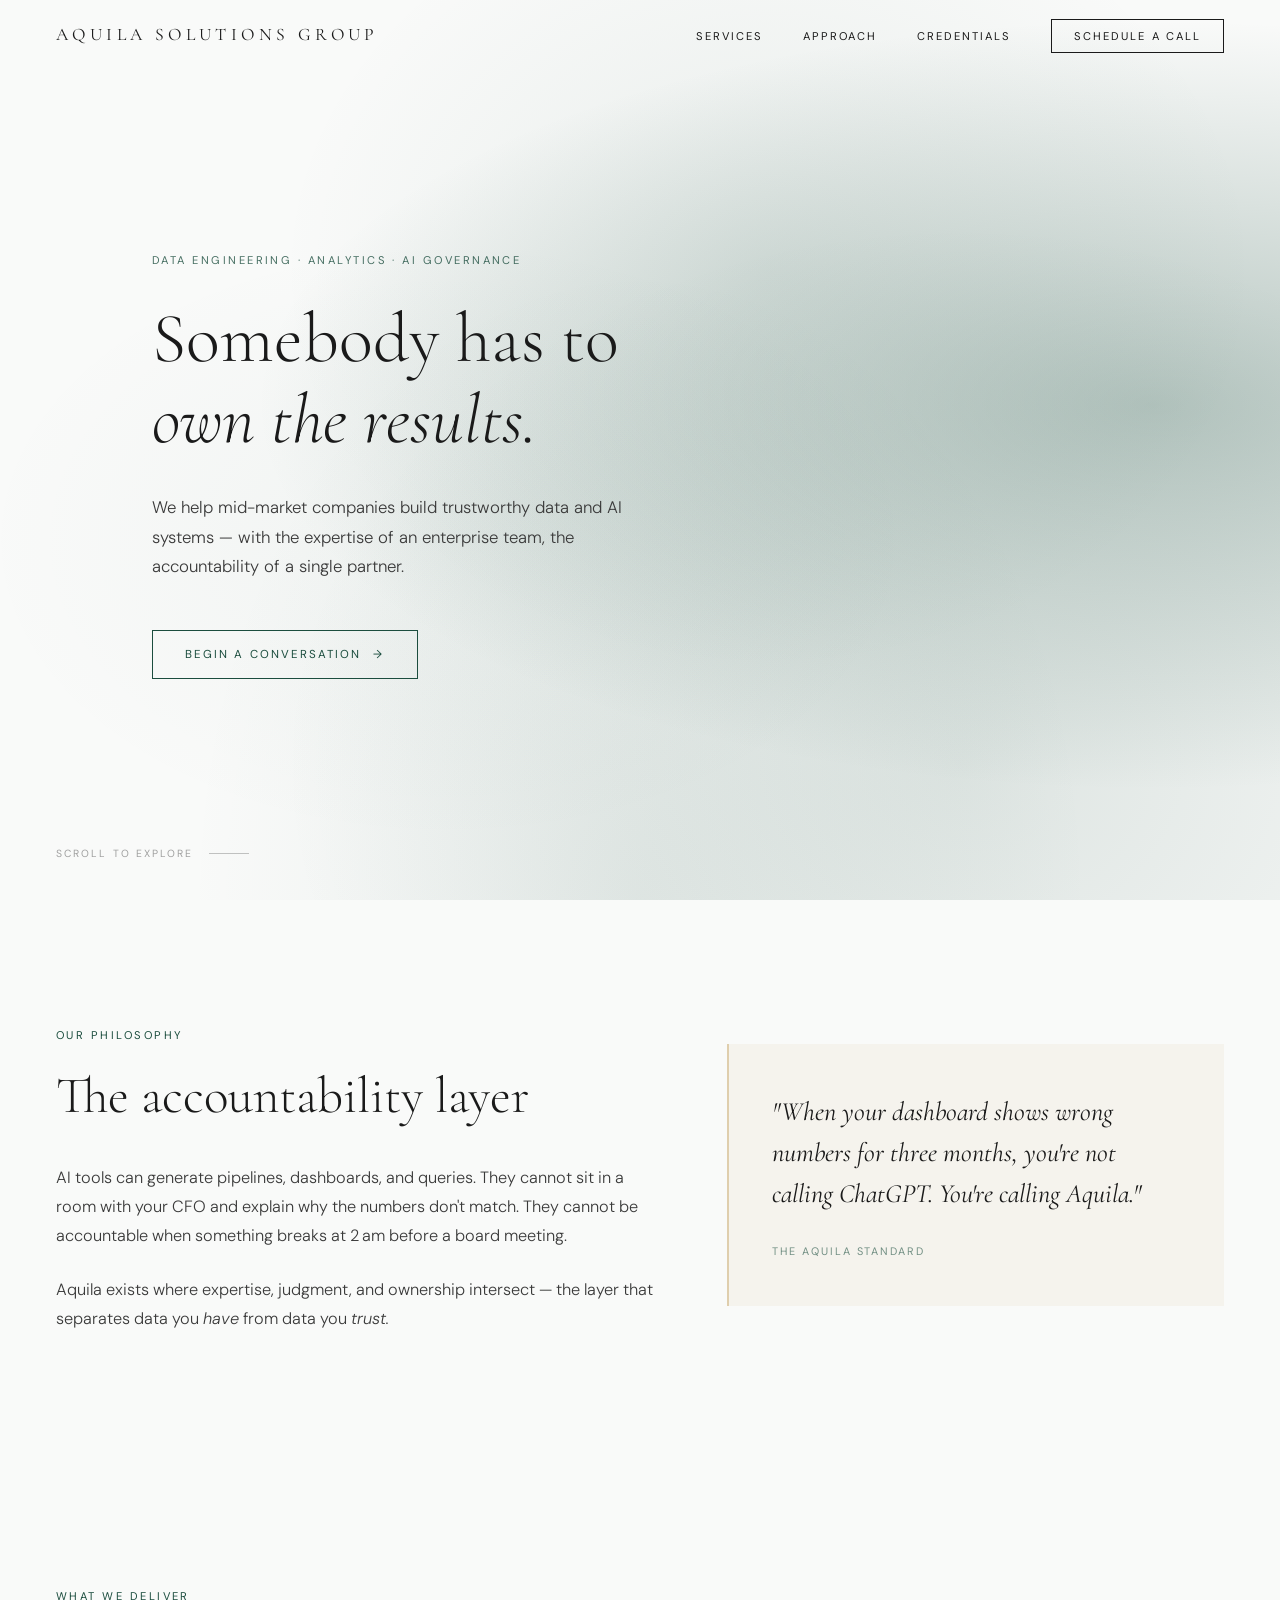
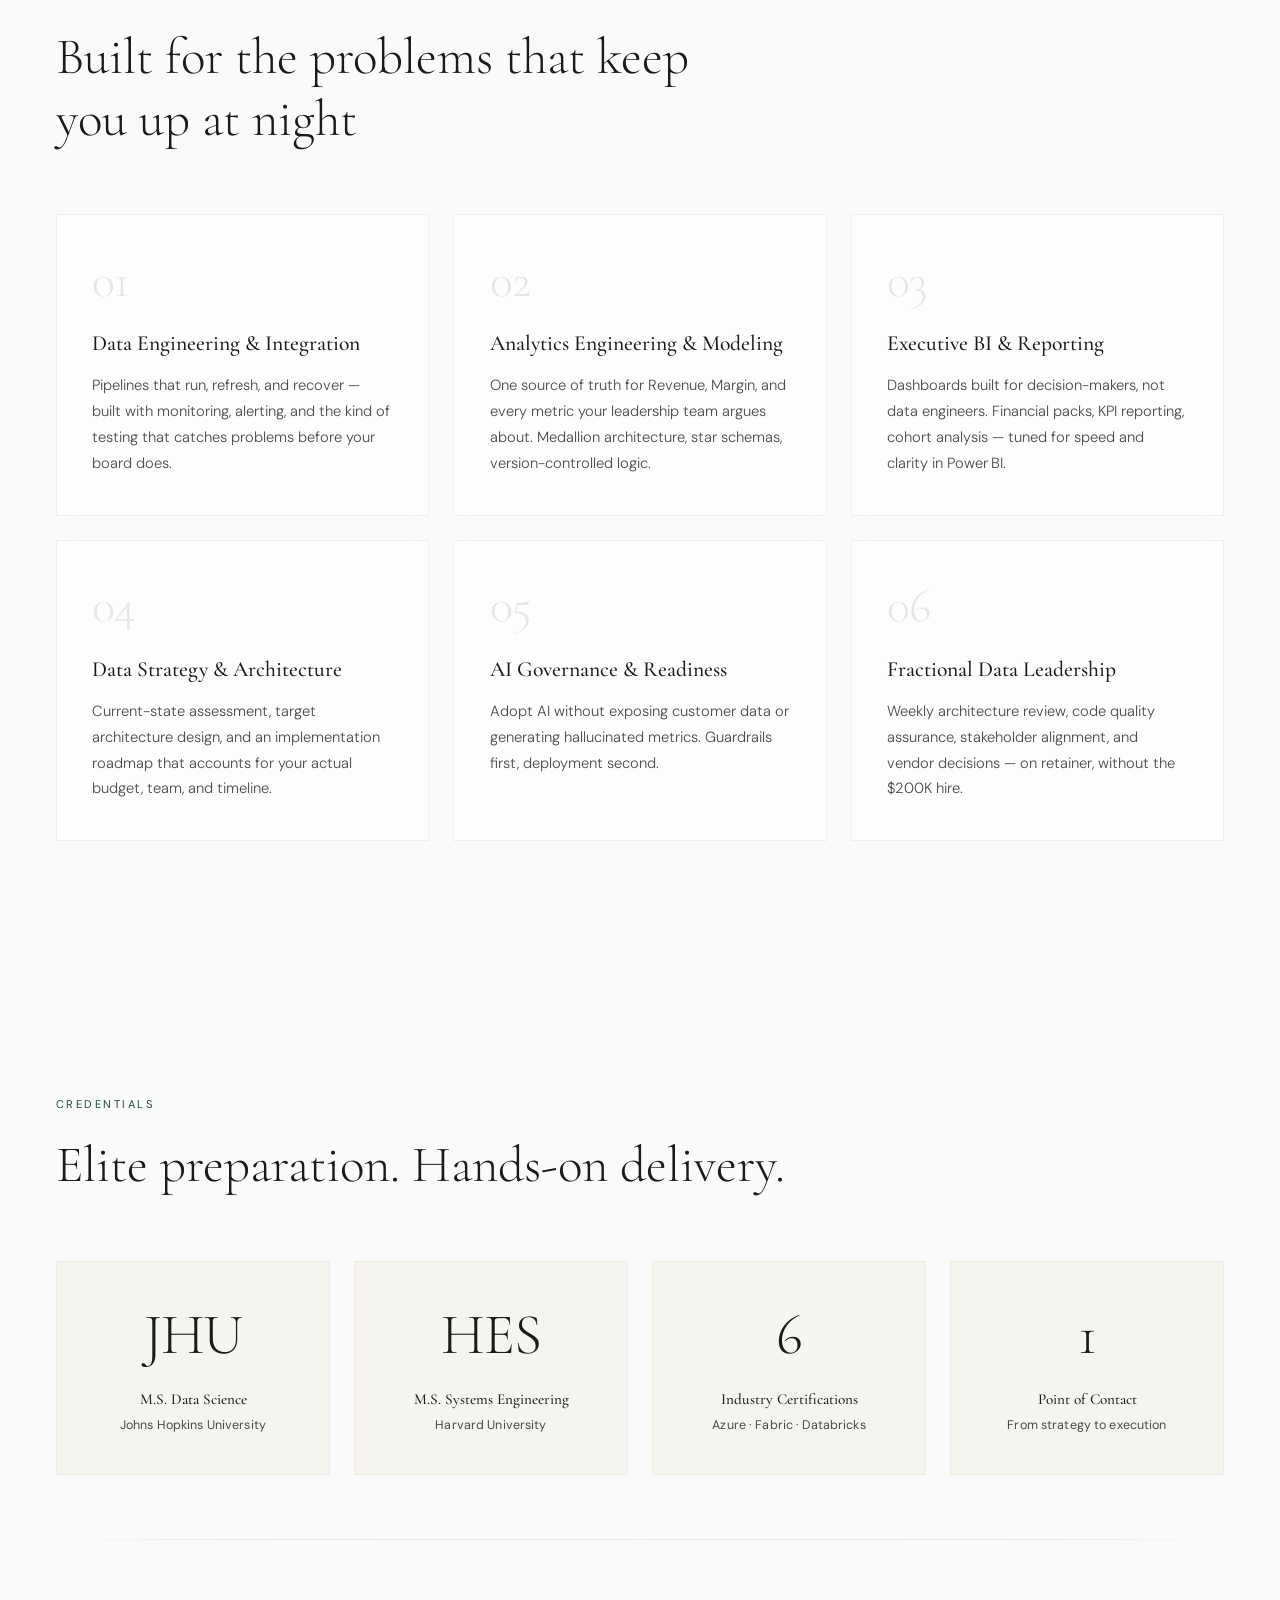
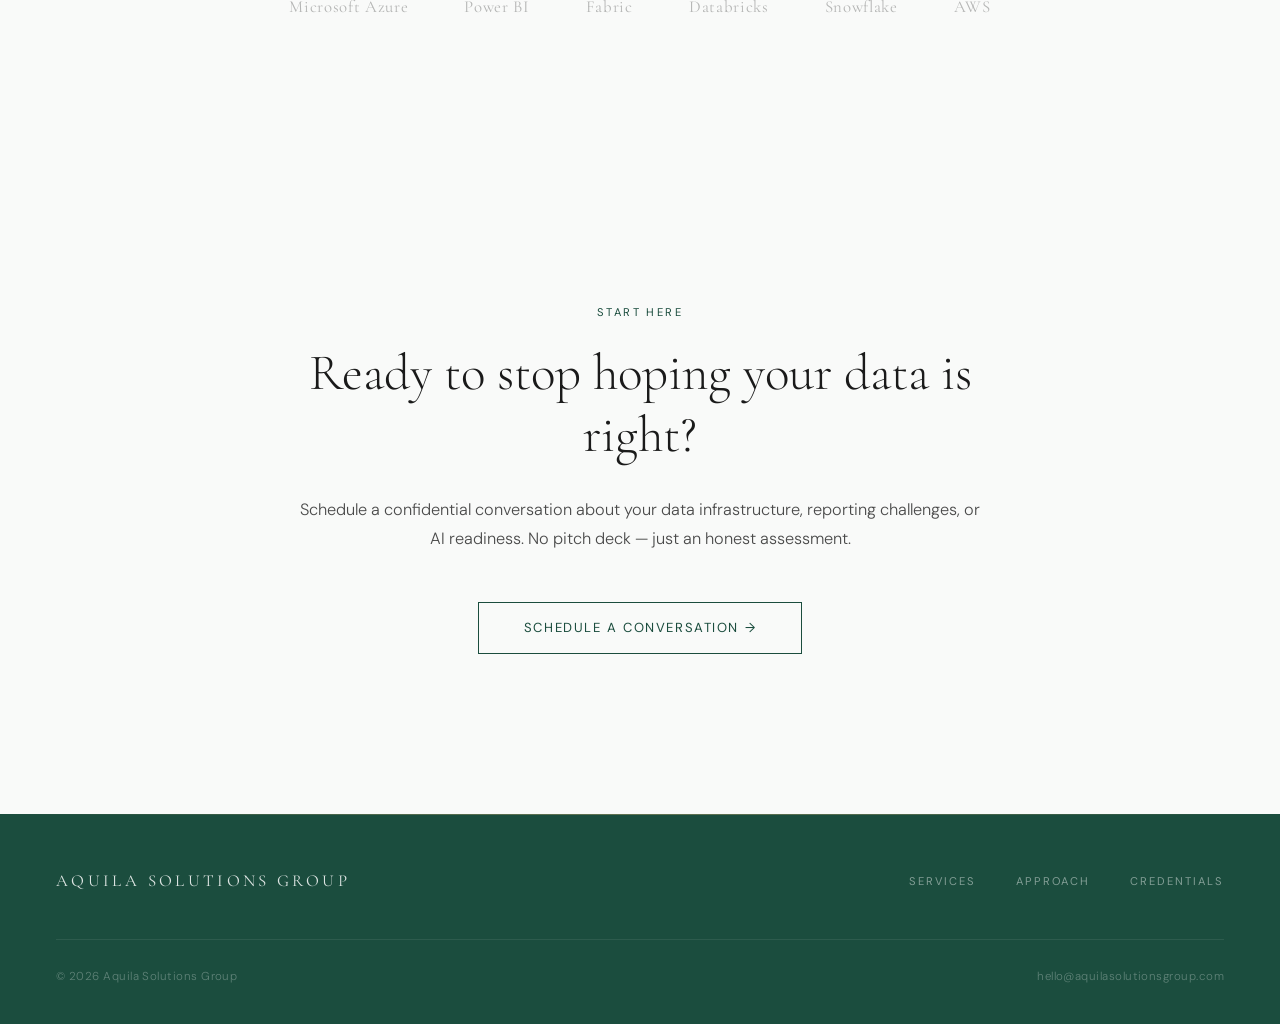
==== index.html @ 0f72ffaa "Add files via upload" ====
<!DOCTYPE html>
<html lang="en">
<head>
    <meta charset="UTF-8">
    <meta name="viewport" content="width=device-width, initial-scale=1.0">
    <title>Aquila Solutions Group — Data Engineering, Analytics & AI Governance</title>
    <meta name="description" content="Aquila Solutions Group helps mid-market companies build trustworthy data and AI systems — with the expertise of an enterprise team, the accountability of a single partner.">
    <meta name="keywords" content="data engineering, analytics, AI governance, data strategy, Power BI, Azure, Databricks, fractional data leadership">

    <!-- Open Graph / Social Sharing -->
    <meta property="og:type" content="website">
    <meta property="og:title" content="Aquila Solutions Group — Somebody has to own the results.">
    <meta property="og:description" content="Enterprise-grade data engineering, analytics, and AI governance for mid-market companies. The accountability layer between data you have and data you trust.">
    <meta property="og:url" content="https://aquilasolutionsgroup.com">
    <meta property="og:site_name" content="Aquila Solutions Group">
    <meta name="twitter:card" content="summary_large_image">
    <meta name="twitter:title" content="Aquila Solutions Group — Somebody has to own the results.">
    <meta name="twitter:description" content="Enterprise-grade data engineering, analytics, and AI governance for mid-market companies.">

    <!-- Favicon -->
    <link rel="icon" type="image/png" href="favicon-eagle-gold.png">

    <!-- Fonts -->
    <link rel="preconnect" href="https://fonts.googleapis.com">
    <link rel="preconnect" href="https://fonts.gstatic.com" crossorigin>
    <link href="https://fonts.googleapis.com/css2?family=Cormorant+Garamond:ital,wght@0,300;0,400;0,500;0,600;0,700;1,300;1,400&family=DM+Sans:wght@300;400;500;600&display=swap" rel="stylesheet">

    <style>
        /* ═══════════════════════════════════════
           DESIGN TOKENS
           ═══════════════════════════════════════ */
        :root {
            --forest: #1B4D3E;
            --forest-deep: #0F2E25;
            --sage-wash: #E8EDE9;
            --gold: #C9A96E;
            --gold-accent: #B8A88A;
            --stone: #C9C5BC;
            --cream: #F0EDE8;
            --text-dark: #1a1a1a;
        }

        /* ═══════════════════════════════════════
           RESET & BASE
           ═══════════════════════════════════════ */
        *, *::before, *::after {
            margin: 0;
            padding: 0;
            box-sizing: border-box;
        }

        html {
            scroll-behavior: smooth;
        }

        body {
            font-family: 'DM Sans', sans-serif;
            font-weight: 300;
            background:
                radial-gradient(ellipse at 90% 45%, rgba(27, 77, 62, 0.30) 0%, transparent 55%),
                radial-gradient(ellipse at 75% 85%, rgba(27, 77, 62, 0.12) 0%, transparent 50%),
                radial-gradient(ellipse at 60% 30%, rgba(27, 77, 62, 0.08) 0%, transparent 45%),
                radial-gradient(ellipse at 35% 60%, rgba(27, 77, 62, 0.04) 0%, transparent 40%),
                radial-gradient(ellipse at 50% 100%, rgba(27, 77, 62, 0.07) 0%, transparent 50%),
                #F9FAF9;
            background-attachment: fixed;
            color: var(--text-dark);
            overflow-x: hidden;
            -webkit-font-smoothing: antialiased;
            -moz-osx-font-smoothing: grayscale;
        }

        /* ═══════════════════════════════════════
           SCROLL-REVEAL ANIMATION
           ═══════════════════════════════════════ */
        .reveal {
            opacity: 0;
            transform: translateY(28px);
            transition: opacity 0.8s cubic-bezier(0.22, 1, 0.36, 1),
                        transform 0.8s cubic-bezier(0.22, 1, 0.36, 1);
        }

        .reveal.visible {
            opacity: 1;
            transform: translateY(0);
        }

        .reveal-delay-1 { transition-delay: 0.1s; }
        .reveal-delay-2 { transition-delay: 0.2s; }
        .reveal-delay-3 { transition-delay: 0.3s; }
        .reveal-delay-4 { transition-delay: 0.4s; }
        .reveal-delay-5 { transition-delay: 0.5s; }

        /* ═══════════════════════════════════════
           SHARED TYPOGRAPHY PATTERNS
           ═══════════════════════════════════════ */
        .section-eyebrow {
            font-family: 'DM Sans', sans-serif;
            font-weight: 400;
            font-size: 0.7rem;
            letter-spacing: 0.22em;
            text-transform: uppercase;
            color: var(--forest);
            margin-bottom: 1.5rem;
            opacity: 0.8;
        }

        .section-heading {
            font-family: 'Cormorant Garamond', serif;
            font-weight: 300;
            font-size: clamp(2.2rem, 4vw, 3.2rem);
            line-height: 1.2;
            color: var(--text-dark);
            margin-bottom: 2.2rem;
        }

        /* ═══════════════════════════════════════
           NAVIGATION
           ═══════════════════════════════════════ */
        .nav {
            position: fixed;
            top: 0;
            left: 0;
            width: 100%;
            z-index: 1000;
            padding: 1.5rem 3.5rem;
            display: flex;
            align-items: center;
            justify-content: space-between;
            transition: background-color 0.6s ease, backdrop-filter 0.6s ease, padding 0.4s ease;
        }

        .nav.scrolled {
            background-color: rgba(27, 77, 62, 0.97);
            backdrop-filter: blur(12px);
            -webkit-backdrop-filter: blur(12px);
            padding: 1rem 3.5rem;
        }

        .nav-brand {
            font-family: 'Cormorant Garamond', serif;
            font-weight: 400;
            font-size: 1.1rem;
            letter-spacing: 0.25em;
            text-transform: uppercase;
            color: var(--text-dark);
            text-decoration: none;
            transition: color 0.6s ease;
        }

        .nav.scrolled .nav-brand {
            color: #ffffff;
        }

        .nav-links {
            display: flex;
            align-items: center;
            gap: 2.5rem;
            list-style: none;
        }

        .nav-links a {
            font-family: 'DM Sans', sans-serif;
            font-weight: 400;
            font-size: 0.7rem;
            letter-spacing: 0.18em;
            text-transform: uppercase;
            color: var(--text-dark);
            text-decoration: none;
            transition: color 0.6s ease, opacity 0.3s ease;
        }

        .nav-links a:hover {
            opacity: 0.6;
        }

        .nav.scrolled .nav-links a {
            color: rgba(255, 255, 255, 0.85);
        }

        .nav.scrolled .nav-links a:hover {
            color: #ffffff;
            opacity: 1;
        }

        .nav-links .nav-cta {
            border: 1px solid var(--text-dark);
            padding: 0.55rem 1.4rem;
            transition: border-color 0.6s ease, color 0.6s ease;
        }

        .nav.scrolled .nav-links .nav-cta {
            border-color: rgba(255, 255, 255, 0.6);
            color: #ffffff;
        }

        .nav.scrolled .nav-links .nav-cta:hover {
            border-color: #ffffff;
        }

        /* ═══════════════════════════════════════
           HERO
           ═══════════════════════════════════════ */
        .hero {
            position: relative;
            min-height: 100vh;
            display: flex;
            align-items: center;
            padding: 0 3.5rem;
            overflow: hidden;
        }

        .hero-content {
            position: relative;
            z-index: 2;
            max-width: 580px;
            padding-top: 2rem;
            padding-left: 6rem;
        }

        .hero-eyebrow {
            font-family: 'DM Sans', sans-serif;
            font-weight: 400;
            font-size: 0.7rem;
            letter-spacing: 0.22em;
            text-transform: uppercase;
            color: var(--forest);
            margin-bottom: 2rem;
            opacity: 0.8;
        }

        .hero-headline {
            font-family: 'Cormorant Garamond', serif;
            font-weight: 300;
            font-size: clamp(3rem, 5.5vw, 4.5rem);
            line-height: 1.15;
            color: var(--text-dark);
            margin-bottom: 2rem;
        }

        .hero-headline em {
            font-style: italic;
            font-weight: 300;
        }

        .hero-body {
            font-family: 'DM Sans', sans-serif;
            font-weight: 300;
            font-size: 1.05rem;
            line-height: 1.75;
            color: #3a3a3a;
            max-width: 480px;
            margin-bottom: 3rem;
        }

        .hero-cta {
            display: inline-flex;
            align-items: center;
            gap: 0.75rem;
            font-family: 'DM Sans', sans-serif;
            font-weight: 400;
            font-size: 0.72rem;
            letter-spacing: 0.18em;
            text-transform: uppercase;
            color: var(--forest);
            text-decoration: none;
            border: 1px solid var(--forest);
            padding: 1rem 2rem;
            transition: background-color 0.3s ease, color 0.3s ease;
        }

        .hero-cta:hover {
            background-color: var(--forest);
            color: #ffffff;
        }

        .hero-cta .arrow {
            transition: transform 0.3s ease;
        }

        .hero-cta:hover .arrow {
            transform: translateX(4px);
        }

        /* ─── EAGLE WATERMARK (CSS Mask) ─── */
        .hero-eagle {
            position: absolute;
            top: 50%;
            right: -5%;
            transform: translateY(-50%);
            width: 55%;
            height: 80%;
            background-color: var(--forest);
            opacity: 0.22;
            -webkit-mask-image: url('eagletransparent.png');
            mask-image: url('eagletransparent.png');
            -webkit-mask-size: contain;
            mask-size: contain;
            -webkit-mask-repeat: no-repeat;
            mask-repeat: no-repeat;
            -webkit-mask-position: center right;
            mask-position: center right;
            z-index: 1;
            pointer-events: none;
        }

        /* ─── SCROLL INDICATOR ─── */
        .scroll-indicator {
            position: absolute;
            bottom: 2.5rem;
            left: 3.5rem;
            display: flex;
            align-items: center;
            gap: 1rem;
            z-index: 2;
        }

        .scroll-text {
            font-family: 'DM Sans', sans-serif;
            font-weight: 400;
            font-size: 0.65rem;
            letter-spacing: 0.2em;
            text-transform: uppercase;
            color: var(--text-dark);
            opacity: 0.4;
        }

        .scroll-line {
            width: 40px;
            height: 1px;
            background-color: var(--text-dark);
            opacity: 0.25;
            position: relative;
            overflow: hidden;
        }

        .scroll-line::after {
            content: '';
            position: absolute;
            top: 0;
            left: -100%;
            width: 100%;
            height: 100%;
            background-color: var(--forest);
            opacity: 0.8;
            animation: scrollPulse 2.4s ease-in-out infinite;
        }

        @keyframes scrollPulse {
            0% { left: -100%; }
            50% { left: 0%; }
            100% { left: 100%; }
        }

        /* ═══════════════════════════════════════
           PHILOSOPHY / APPROACH
           ═══════════════════════════════════════ */
        .philosophy {
            padding: 8rem 3.5rem;
            position: relative;
        }

        .philosophy-grid {
            display: grid;
            grid-template-columns: 1.1fr 0.9fr;
            gap: 4rem;
            align-items: start;
            max-width: 1200px;
            margin: 0 auto;
        }

        .philosophy-heading {
            font-family: 'Cormorant Garamond', serif;
            font-weight: 300;
            font-size: clamp(2.2rem, 4vw, 3.2rem);
            line-height: 1.2;
            color: var(--text-dark);
            margin-bottom: 2.2rem;
        }

        .philosophy-body p {
            font-family: 'DM Sans', sans-serif;
            font-weight: 300;
            font-size: 1.02rem;
            line-height: 1.8;
            color: #3a3a3a;
            margin-bottom: 1.5rem;
        }

        .philosophy-body p:last-child {
            margin-bottom: 0;
        }

        .philosophy-quote {
            background-color: rgba(201, 169, 110, 0.09);
            padding: 3rem 2.8rem;
            position: relative;
            margin-top: 1rem;
        }

        .philosophy-quote::before {
            content: '';
            position: absolute;
            top: 0;
            left: 0;
            width: 2px;
            height: 100%;
            background-color: var(--gold);
            opacity: 0.5;
        }

        .philosophy-quote blockquote {
            font-family: 'Cormorant Garamond', serif;
            font-weight: 400;
            font-style: italic;
            font-size: clamp(1.3rem, 2.2vw, 1.65rem);
            line-height: 1.55;
            color: var(--text-dark);
            margin: 0;
        }

        .philosophy-quote .quote-attribution {
            display: block;
            margin-top: 1.8rem;
            font-family: 'DM Sans', sans-serif;
            font-weight: 400;
            font-size: 0.68rem;
            letter-spacing: 0.18em;
            text-transform: uppercase;
            color: var(--forest);
            opacity: 0.6;
        }

        /* ═══════════════════════════════════════
           SERVICES
           ═══════════════════════════════════════ */
        .services {
            padding: 8rem 3.5rem;
            position: relative;
        }

        .services-inner {
            max-width: 1200px;
            margin: 0 auto;
        }

        .services-heading {
            font-family: 'Cormorant Garamond', serif;
            font-weight: 300;
            font-size: clamp(2.2rem, 4vw, 3.2rem);
            line-height: 1.2;
            color: var(--text-dark);
            margin-bottom: 4rem;
            max-width: 650px;
        }

        .services-grid {
            display: grid;
            grid-template-columns: repeat(3, 1fr);
            gap: 1.5rem;
        }

        .service-card {
            background: rgba(255, 255, 255, 0.6);
            backdrop-filter: blur(8px);
            -webkit-backdrop-filter: blur(8px);
            border: 1px solid rgba(27, 77, 62, 0.07);
            padding: 2.6rem 2.2rem 2.4rem;
            position: relative;
            transition: border-color 0.4s ease, box-shadow 0.4s ease, transform 0.4s ease;
        }

        .service-card:hover {
            border-color: rgba(201, 169, 110, 0.3);
            box-shadow: 0 8px 40px rgba(27, 77, 62, 0.06);
            transform: translateY(-2px);
        }

        .service-card::after {
            content: '';
            position: absolute;
            top: 0;
            left: 0;
            width: 100%;
            height: 2px;
            background: linear-gradient(90deg, var(--gold), rgba(201, 169, 110, 0.2));
            transform: scaleX(0);
            transform-origin: left;
            transition: transform 0.5s cubic-bezier(0.22, 1, 0.36, 1);
        }

        .service-card:hover::after {
            transform: scaleX(1);
        }

        .service-card-number {
            font-family: 'Cormorant Garamond', serif;
            font-weight: 300;
            font-size: 3rem;
            line-height: 1;
            color: var(--forest);
            opacity: 0.12;
            margin-bottom: 1.6rem;
            letter-spacing: -0.02em;
        }

        .service-card-title {
            font-family: 'Cormorant Garamond', serif;
            font-weight: 500;
            font-size: 1.35rem;
            line-height: 1.25;
            color: var(--text-dark);
            margin-bottom: 1rem;
        }

        .service-card-desc {
            font-family: 'DM Sans', sans-serif;
            font-weight: 300;
            font-size: 0.92rem;
            line-height: 1.75;
            color: #4a4a4a;
        }

        /* ═══════════════════════════════════════
           CREDENTIALS
           ═══════════════════════════════════════ */
        .credentials {
            padding: 8rem 3.5rem;
            position: relative;
        }

        .credentials-inner {
            max-width: 1200px;
            margin: 0 auto;
        }

        .credentials-heading {
            font-family: 'Cormorant Garamond', serif;
            font-weight: 300;
            font-size: clamp(2.2rem, 4vw, 3.2rem);
            line-height: 1.2;
            color: var(--text-dark);
            margin-bottom: 4rem;
        }

        .credentials-stats {
            display: grid;
            grid-template-columns: repeat(4, 1fr);
            gap: 1.5rem;
            margin-bottom: 4rem;
        }

        .stat-card {
            background: rgba(201, 169, 110, 0.07);
            border: 1px solid rgba(201, 169, 110, 0.12);
            padding: 2.8rem 2rem 2.4rem;
            text-align: center;
            position: relative;
            transition: border-color 0.4s ease, background-color 0.4s ease;
        }

        .stat-card:hover {
            border-color: rgba(201, 169, 110, 0.28);
            background: rgba(201, 169, 110, 0.10);
        }

        .stat-value {
            font-family: 'Cormorant Garamond', serif;
            font-weight: 300;
            font-size: clamp(2.8rem, 4.5vw, 3.8rem);
            line-height: 1;
            color: var(--text-dark);
            margin-bottom: 1.4rem;
            letter-spacing: -0.02em;
        }

        .stat-label {
            font-family: 'DM Sans', sans-serif;
            font-weight: 400;
            font-size: 0.78rem;
            line-height: 1.6;
            color: #4a4a4a;
            letter-spacing: 0.01em;
        }

        .stat-label strong {
            display: block;
            font-family: 'Cormorant Garamond', serif;
            font-weight: 500;
            font-size: 0.95rem;
            color: var(--text-dark);
            margin-bottom: 0.3rem;
            letter-spacing: 0;
        }

        .credentials-divider {
            width: 100%;
            height: 1px;
            background: linear-gradient(
                90deg,
                transparent 0%,
                rgba(27, 77, 62, 0.12) 20%,
                rgba(201, 169, 110, 0.2) 50%,
                rgba(27, 77, 62, 0.12) 80%,
                transparent 100%
            );
            margin-bottom: 3.5rem;
        }

        .credentials-platforms {
            display: flex;
            justify-content: center;
            align-items: center;
            gap: 3.5rem;
            flex-wrap: wrap;
        }

        .platform-name {
            font-family: 'Cormorant Garamond', serif;
            font-weight: 400;
            font-size: 1.05rem;
            letter-spacing: 0.04em;
            color: var(--text-dark);
            opacity: 0.3;
            transition: opacity 0.4s ease;
            white-space: nowrap;
        }

        .platform-name:hover {
            opacity: 0.55;
        }

        /* ═══════════════════════════════════════
           CTA
           ═══════════════════════════════════════ */
        .cta {
            padding: 10rem 3.5rem;
            position: relative;
            text-align: center;
        }

        .cta-inner {
            max-width: 680px;
            margin: 0 auto;
        }

        .cta-heading {
            font-family: 'Cormorant Garamond', serif;
            font-weight: 300;
            font-size: clamp(2.2rem, 4vw, 3.2rem);
            line-height: 1.2;
            color: var(--text-dark);
            margin-bottom: 1.8rem;
        }

        .cta-body {
            font-family: 'DM Sans', sans-serif;
            font-weight: 300;
            font-size: 1.02rem;
            line-height: 1.8;
            color: #4a4a4a;
            margin-bottom: 3rem;
        }

        .cta-button {
            display: inline-block;
            font-family: 'DM Sans', sans-serif;
            font-weight: 400;
            font-size: 0.82rem;
            letter-spacing: 0.12em;
            text-transform: uppercase;
            color: var(--forest);
            text-decoration: none;
            border: 1px solid var(--forest);
            padding: 1.05rem 2.8rem;
            transition: background-color 0.4s ease, color 0.4s ease, border-color 0.4s ease;
            position: relative;
        }

        .cta-button:hover {
            background: var(--forest);
            color: #fff;
            border-color: var(--forest);
        }

        .cta-button::after {
            content: '';
            position: absolute;
            bottom: -1px;
            left: 50%;
            transform: translateX(-50%);
            width: 0;
            height: 1px;
            background: var(--gold);
            transition: width 0.4s ease;
        }

        .cta-button:hover::after {
            width: 60%;
        }

        /* ═══════════════════════════════════════
           FOOTER
           ═══════════════════════════════════════ */
        .site-footer {
            background: var(--forest);
            padding: 3.5rem 3.5rem 2.5rem;
            position: relative;
        }

        .site-footer::before {
            content: '';
            position: absolute;
            top: 0;
            left: 0;
            right: 0;
            height: 1px;
            background: linear-gradient(
                90deg,
                transparent 0%,
                rgba(201, 169, 110, 0.3) 30%,
                rgba(201, 169, 110, 0.4) 50%,
                rgba(201, 169, 110, 0.3) 70%,
                transparent 100%
            );
        }

        .footer-inner {
            max-width: 1200px;
            margin: 0 auto;
        }

        .footer-top {
            display: flex;
            justify-content: space-between;
            align-items: center;
            margin-bottom: 3rem;
        }

        .footer-brand {
            font-family: 'Cormorant Garamond', serif;
            font-weight: 400;
            font-size: 1.05rem;
            letter-spacing: 0.2em;
            text-transform: uppercase;
            color: rgba(255, 255, 255, 0.85);
        }

        .footer-nav {
            display: flex;
            gap: 2.5rem;
        }

        .footer-nav a {
            font-family: 'DM Sans', sans-serif;
            font-weight: 400;
            font-size: 0.7rem;
            letter-spacing: 0.18em;
            text-transform: uppercase;
            color: rgba(255, 255, 255, 0.45);
            text-decoration: none;
            transition: color 0.3s ease;
        }

        .footer-nav a:hover {
            color: rgba(255, 255, 255, 0.8);
        }

        .footer-divider {
            width: 100%;
            height: 1px;
            background: rgba(255, 255, 255, 0.08);
            margin-bottom: 1.8rem;
        }

        .footer-bottom {
            display: flex;
            justify-content: space-between;
            align-items: center;
        }

        .footer-copyright {
            font-family: 'DM Sans', sans-serif;
            font-weight: 300;
            font-size: 0.72rem;
            letter-spacing: 0.04em;
            color: rgba(255, 255, 255, 0.3);
        }

        .footer-email {
            font-family: 'DM Sans', sans-serif;
            font-weight: 300;
            font-size: 0.72rem;
            letter-spacing: 0.04em;
            color: rgba(255, 255, 255, 0.3);
            text-decoration: none;
            transition: color 0.3s ease;
        }

        .footer-email:hover {
            color: rgba(201, 169, 110, 0.7);
        }

        /* ═══════════════════════════════════════
           MOBILE NAV
           ═══════════════════════════════════════ */
        .nav-toggle {
            display: none;
            flex-direction: column;
            gap: 5px;
            cursor: pointer;
            padding: 4px;
            z-index: 1001;
        }

        .nav-toggle span {
            width: 24px;
            height: 1.5px;
            background-color: var(--text-dark);
            transition: background-color 0.6s ease, transform 0.3s ease;
        }

        .nav.scrolled .nav-toggle span {
            background-color: #ffffff;
        }

        .nav-overlay {
            display: none;
            position: fixed;
            inset: 0;
            background: rgba(0, 0, 0, 0.3);
            z-index: 999;
        }

        .nav-overlay.active {
            display: block;
        }

        /* ═══════════════════════════════════════
           RESPONSIVE — TABLET (≤1024px)
           ═══════════════════════════════════════ */
        @media (max-width: 1024px) {
            .services-grid {
                grid-template-columns: repeat(2, 1fr);
            }

            .credentials-stats {
                grid-template-columns: repeat(2, 1fr);
            }

            .credentials-platforms {
                gap: 2.5rem;
            }
        }

        /* ═══════════════════════════════════════
           RESPONSIVE — SMALL TABLET (≤900px)
           ═══════════════════════════════════════ */
        @media (max-width: 900px) {
            .nav {
                padding: 1.2rem 2rem;
            }

            .nav.scrolled {
                padding: 1rem 2rem;
            }

            .nav-toggle {
                display: flex;
            }

            .nav-links {
                position: fixed;
                top: 0;
                right: -100%;
                width: 75%;
                max-width: 320px;
                height: 100vh;
                background-color: var(--forest);
                flex-direction: column;
                justify-content: center;
                align-items: flex-start;
                padding: 3rem;
                gap: 2rem;
                transition: right 0.4s ease;
            }

            .nav-links.open {
                right: 0;
            }

            .nav-links a {
                color: rgba(255, 255, 255, 0.85);
                font-size: 0.8rem;
            }

            .nav-links a:hover {
                color: #ffffff;
                opacity: 1;
            }

            .nav-links .nav-cta {
                border-color: rgba(255, 255, 255, 0.5);
                color: #ffffff;
            }

            .hero {
                padding: 0 2rem;
            }

            .hero-content {
                padding-top: 6rem;
                padding-left: 0;
                max-width: 100%;
            }

            .hero-eagle {
                width: 80%;
                opacity: 0.18;
                right: -15%;
            }

            .scroll-indicator {
                left: 2rem;
            }

            /* Sections */
            .philosophy {
                padding: 6rem 2rem;
            }

            .philosophy-grid {
                grid-template-columns: 1fr;
                gap: 3rem;
            }

            .philosophy-quote {
                margin-top: 0;
            }

            .services {
                padding: 6rem 2rem;
            }

            .services-heading {
                margin-bottom: 3rem;
            }

            .credentials {
                padding: 6rem 2rem;
            }

            .credentials-heading {
                margin-bottom: 3rem;
            }

            .credentials-stats {
                margin-bottom: 3rem;
            }

            .cta {
                padding: 7rem 2rem;
            }

            .site-footer {
                padding: 3rem 2rem 2rem;
            }

            .footer-top {
                flex-direction: column;
                gap: 1.8rem;
                text-align: center;
                margin-bottom: 2.5rem;
            }

            .footer-nav {
                gap: 2rem;
            }
        }

        /* ═══════════════════════════════════════
           RESPONSIVE — MOBILE (≤600px)
           ═══════════════════════════════════════ */
        @media (max-width: 600px) {
            .nav {
                padding: 1rem 1.5rem;
            }

            .nav-brand {
                font-size: 0.85rem;
                letter-spacing: 0.18em;
            }

            .hero {
                padding: 0 1.5rem;
                min-height: 100svh;
            }

            .hero-headline {
                font-size: 2.5rem;
            }

            .hero-body {
                font-size: 0.95rem;
            }

            .hero-eagle {
                width: 100%;
                right: -25%;
                opacity: 0.12;
            }

            .scroll-indicator {
                left: 1.5rem;
                bottom: 2rem;
            }

            /* Sections */
            .philosophy {
                padding: 5rem 1.5rem;
            }

            .philosophy-quote {
                padding: 2.2rem 2rem;
            }

            .services {
                padding: 5rem 1.5rem;
            }

            .services-grid {
                grid-template-columns: 1fr;
                gap: 1.2rem;
            }

            .service-card {
                padding: 2.2rem 1.8rem 2rem;
            }

            .service-card-number {
                font-size: 2.4rem;
                margin-bottom: 1.2rem;
            }

            .credentials {
                padding: 5rem 1.5rem;
            }

            .credentials-stats {
                grid-template-columns: 1fr;
                gap: 1.2rem;
            }

            .stat-card {
                padding: 2.2rem 1.8rem 2rem;
            }

            .stat-value {
                font-size: 2.8rem;
                margin-bottom: 1rem;
            }

            .credentials-platforms {
                gap: 1.8rem 2.5rem;
            }

            .platform-name {
                font-size: 0.95rem;
            }

            .cta {
                padding: 5.5rem 1.5rem;
            }

            .cta-body {
                font-size: 0.95rem;
                margin-bottom: 2.5rem;
            }

            .cta-button {
                padding: 0.95rem 2.2rem;
                font-size: 0.78rem;
            }

            .site-footer {
                padding: 2.5rem 1.5rem 1.8rem;
            }

            .footer-nav {
                flex-wrap: wrap;
                justify-content: center;
                gap: 1.2rem 2rem;
            }

            .footer-bottom {
                flex-direction: column;
                gap: 0.8rem;
                text-align: center;
            }
        }
    </style>
</head>
<body>

    <!-- ═══════════════════════════════════════
         NAVIGATION
         ═══════════════════════════════════════ -->
    <nav class="nav" id="mainNav">
        <a href="#" class="nav-brand">Aquila Solutions Group</a>
        <ul class="nav-links" id="navLinks">
            <li><a href="#services">Services</a></li>
            <li><a href="#approach">Approach</a></li>
            <li><a href="#credentials">Credentials</a></li>
            <li><a href="#contact" class="nav-cta">Schedule a Call</a></li>
        </ul>
        <div class="nav-toggle" id="navToggle" aria-label="Toggle menu">
            <span></span>
            <span></span>
            <span></span>
        </div>
    </nav>
    <div class="nav-overlay" id="navOverlay"></div>

    <!-- ═══════════════════════════════════════
         HERO
         ═══════════════════════════════════════ -->
    <section class="hero">
        <div class="hero-eagle"></div>
        <div class="hero-content">
            <p class="hero-eyebrow">Data Engineering · Analytics · AI Governance</p>
            <h1 class="hero-headline">Somebody has to<br><em>own the results.</em></h1>
            <p class="hero-body">We help mid-market companies build trustworthy data and AI systems — with the expertise of an enterprise team, the accountability of a single partner.</p>
            <a href="mailto:hello@aquilasolutionsgroup.com" class="hero-cta">
                Begin a Conversation <span class="arrow">→</span>
            </a>
        </div>
        <div class="scroll-indicator">
            <span class="scroll-text">Scroll to explore</span>
            <div class="scroll-line"></div>
        </div>
    </section>

    <!-- ═══════════════════════════════════════
         PHILOSOPHY / APPROACH
         ═══════════════════════════════════════ -->
    <section class="philosophy" id="approach">
        <div class="philosophy-grid">
            <div class="philosophy-text">
                <p class="section-eyebrow reveal">Our Philosophy</p>
                <h2 class="philosophy-heading reveal reveal-delay-1">The accountability layer</h2>
                <div class="philosophy-body">
                    <p class="reveal reveal-delay-2">AI tools can generate pipelines, dashboards, and queries. They cannot sit in a room with your CFO and explain why the numbers don't match. They cannot be accountable when something breaks at 2&thinsp;am before a board meeting.</p>
                    <p class="reveal reveal-delay-3">Aquila exists where expertise, judgment, and ownership intersect — the layer that separates data you <em>have</em> from data you <em>trust.</em></p>
                </div>
            </div>
            <div class="philosophy-quote reveal reveal-delay-2">
                <blockquote>
                    "When your dashboard shows wrong numbers for three months, you're not calling ChatGPT. You're calling Aquila."
                </blockquote>
                <span class="quote-attribution">The Aquila Standard</span>
            </div>
        </div>
    </section>

    <!-- ═══════════════════════════════════════
         SERVICES
         ═══════════════════════════════════════ -->
    <section class="services" id="services">
        <div class="services-inner">
            <p class="section-eyebrow reveal">What We Deliver</p>
            <h2 class="services-heading reveal reveal-delay-1">Built for the problems that keep you up at night</h2>

            <div class="services-grid">
                <div class="service-card reveal reveal-delay-1">
                    <div class="service-card-number">01</div>
                    <h3 class="service-card-title">Data Engineering &amp; Integration</h3>
                    <p class="service-card-desc">Pipelines that run, refresh, and recover — built with monitoring, alerting, and the kind of testing that catches problems before your board does.</p>
                </div>

                <div class="service-card reveal reveal-delay-2">
                    <div class="service-card-number">02</div>
                    <h3 class="service-card-title">Analytics Engineering &amp; Modeling</h3>
                    <p class="service-card-desc">One source of truth for Revenue, Margin, and every metric your leadership team argues about. Medallion architecture, star schemas, version-controlled logic.</p>
                </div>

                <div class="service-card reveal reveal-delay-3">
                    <div class="service-card-number">03</div>
                    <h3 class="service-card-title">Executive BI &amp; Reporting</h3>
                    <p class="service-card-desc">Dashboards built for decision-makers, not data engineers. Financial packs, KPI reporting, cohort analysis — tuned for speed and clarity in Power&thinsp;BI.</p>
                </div>

                <div class="service-card reveal reveal-delay-1">
                    <div class="service-card-number">04</div>
                    <h3 class="service-card-title">Data Strategy &amp; Architecture</h3>
                    <p class="service-card-desc">Current-state assessment, target architecture design, and an implementation roadmap that accounts for your actual budget, team, and timeline.</p>
                </div>

                <div class="service-card reveal reveal-delay-2">
                    <div class="service-card-number">05</div>
                    <h3 class="service-card-title">AI Governance &amp; Readiness</h3>
                    <p class="service-card-desc">Adopt AI without exposing customer data or generating hallucinated metrics. Guardrails first, deployment second.</p>
                </div>

                <div class="service-card reveal reveal-delay-3">
                    <div class="service-card-number">06</div>
                    <h3 class="service-card-title">Fractional Data Leadership</h3>
                    <p class="service-card-desc">Weekly architecture review, code quality assurance, stakeholder alignment, and vendor decisions — on retainer, without the $200K hire.</p>
                </div>
            </div>
        </div>
    </section>

    <!-- ═══════════════════════════════════════
         CREDENTIALS
         ═══════════════════════════════════════ -->
    <section class="credentials" id="credentials">
        <div class="credentials-inner">
            <p class="section-eyebrow reveal">Credentials</p>
            <h2 class="credentials-heading reveal reveal-delay-1">Elite preparation. Hands-on delivery.</h2>

            <div class="credentials-stats">
                <div class="stat-card reveal reveal-delay-1">
                    <div class="stat-value">JHU</div>
                    <div class="stat-label">
                        <strong>M.S. Data Science</strong>
                        Johns Hopkins University
                    </div>
                </div>

                <div class="stat-card reveal reveal-delay-2">
                    <div class="stat-value">HES</div>
                    <div class="stat-label">
                        <strong>M.S. Systems Engineering</strong>
                        Harvard University
                    </div>
                </div>

                <div class="stat-card reveal reveal-delay-3">
                    <div class="stat-value">6</div>
                    <div class="stat-label">
                        <strong>Industry Certifications</strong>
                        Azure · Fabric · Databricks
                    </div>
                </div>

                <div class="stat-card reveal reveal-delay-4">
                    <div class="stat-value">1</div>
                    <div class="stat-label">
                        <strong>Point of Contact</strong>
                        From strategy to execution
                    </div>
                </div>
            </div>

            <div class="credentials-divider reveal"></div>

            <div class="credentials-platforms reveal">
                <span class="platform-name">Microsoft Azure</span>
                <span class="platform-name">Power BI</span>
                <span class="platform-name">Fabric</span>
                <span class="platform-name">Databricks</span>
                <span class="platform-name">Snowflake</span>
                <span class="platform-name">AWS</span>
            </div>
        </div>
    </section>

    <!-- ═══════════════════════════════════════
         CTA
         ═══════════════════════════════════════ -->
    <section class="cta" id="contact">
        <div class="cta-inner">
            <p class="section-eyebrow reveal">Start Here</p>
            <h2 class="cta-heading reveal reveal-delay-1">Ready to stop hoping your data is right?</h2>
            <p class="cta-body reveal reveal-delay-2">Schedule a confidential conversation about your data infrastructure, reporting challenges, or AI readiness. No pitch deck — just an honest assessment.</p>
            <a href="mailto:hello@aquilasolutionsgroup.com" class="cta-button reveal reveal-delay-3">Schedule a Conversation →</a>
        </div>
    </section>

    <!-- ═══════════════════════════════════════
         FOOTER
         ═══════════════════════════════════════ -->
    <footer class="site-footer">
        <div class="footer-inner">
            <div class="footer-top">
                <div class="footer-brand">Aquila Solutions Group</div>
                <nav class="footer-nav">
                    <a href="#services">Services</a>
                    <a href="#approach">Approach</a>
                    <a href="#credentials">Credentials</a>
                </nav>
            </div>
            <div class="footer-divider"></div>
            <div class="footer-bottom">
                <span class="footer-copyright">© 2026 Aquila Solutions Group</span>
                <a href="mailto:hello@aquilasolutionsgroup.com" class="footer-email">hello@aquilasolutionsgroup.com</a>
            </div>
        </div>
    </footer>

    <!-- ═══════════════════════════════════════
         SCRIPTS
         ═══════════════════════════════════════ -->
    <script>
        // ─── NAV SCROLL TRANSITION ───
        const nav = document.getElementById('mainNav');

        function updateNav() {
            if (window.scrollY > 40) {
                nav.classList.add('scrolled');
            } else {
                nav.classList.remove('scrolled');
            }
        }

        window.addEventListener('scroll', updateNav, { passive: true });
        updateNav();

        // ─── MOBILE NAV ───
        const navToggle = document.getElementById('navToggle');
        const navLinks = document.getElementById('navLinks');
        const navOverlay = document.getElementById('navOverlay');

        navToggle.addEventListener('click', () => {
            navLinks.classList.toggle('open');
            navOverlay.classList.toggle('active');
        });

        navOverlay.addEventListener('click', () => {
            navLinks.classList.remove('open');
            navOverlay.classList.remove('active');
        });

        navLinks.querySelectorAll('a').forEach(link => {
            link.addEventListener('click', () => {
                navLinks.classList.remove('open');
                navOverlay.classList.remove('active');
            });
        });

        // ─── SCROLL-REVEAL (IntersectionObserver) ───
        const revealElements = document.querySelectorAll('.reveal');

        const revealObserver = new IntersectionObserver((entries) => {
            entries.forEach(entry => {
                if (entry.isIntersecting) {
                    entry.target.classList.add('visible');
                    revealObserver.unobserve(entry.target);
                }
            });
        }, {
            threshold: 0.15,
            rootMargin: '0px 0px -40px 0px'
        });

        revealElements.forEach(el => revealObserver.observe(el));

        // ─── FADE OUT SCROLL INDICATOR ───
        const scrollIndicator = document.querySelector('.scroll-indicator');
        if (scrollIndicator) {
            window.addEventListener('scroll', () => {
                const opacity = Math.max(0, 1 - (window.scrollY / 300));
                scrollIndicator.style.opacity = opacity;
            }, { passive: true });
        }
    </script>

</body>
</html>
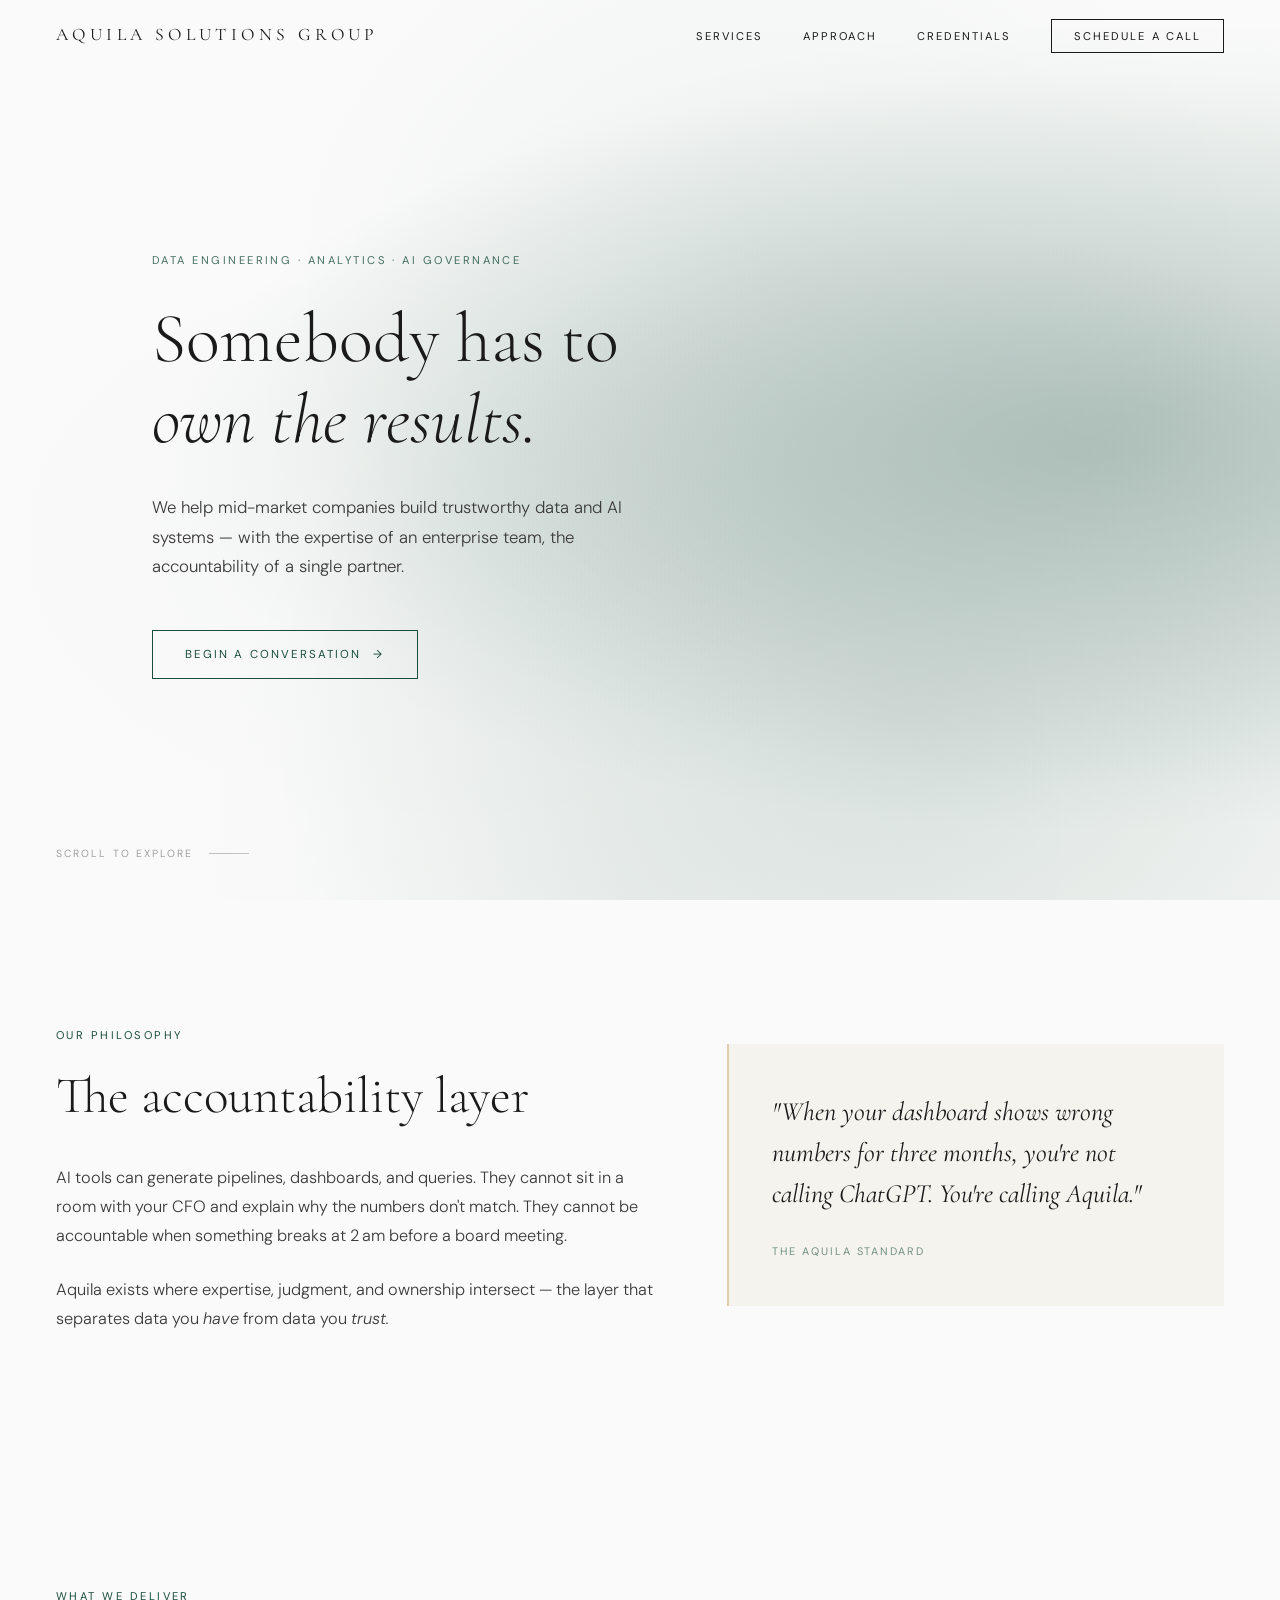
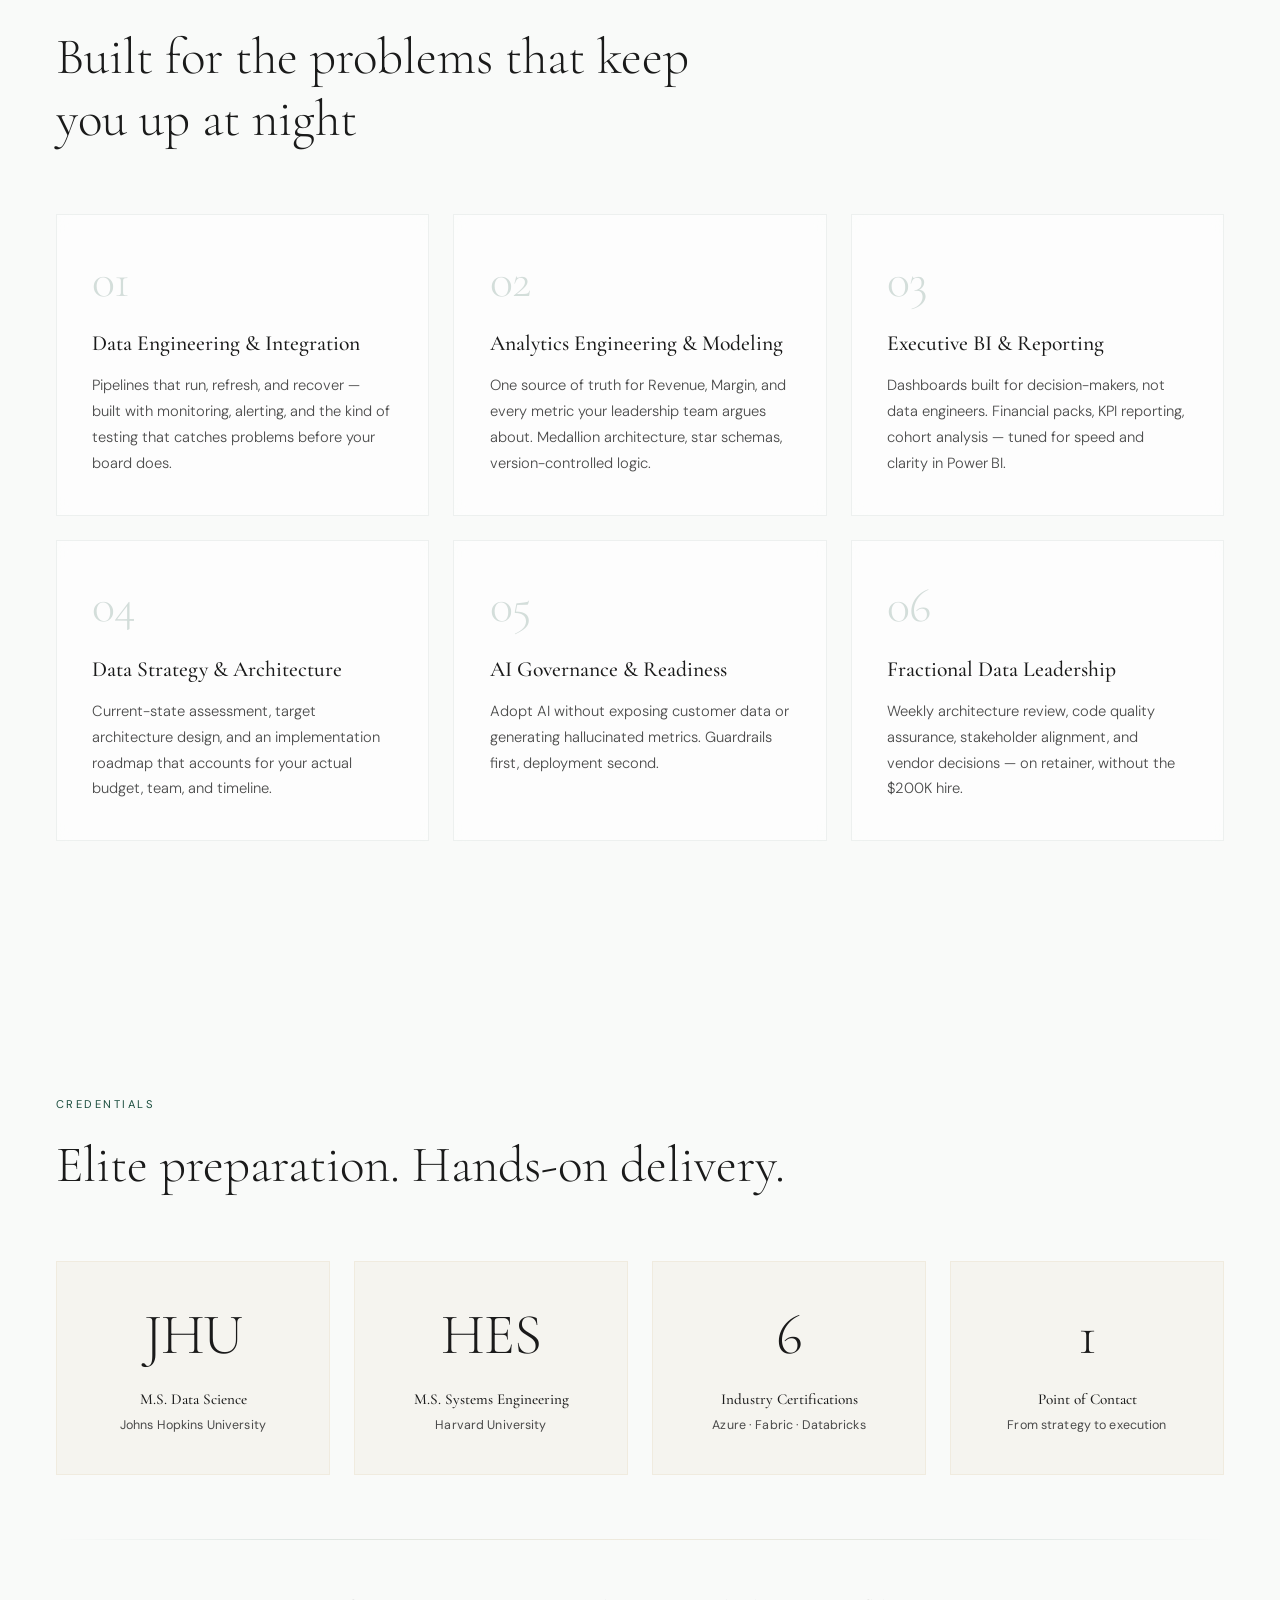
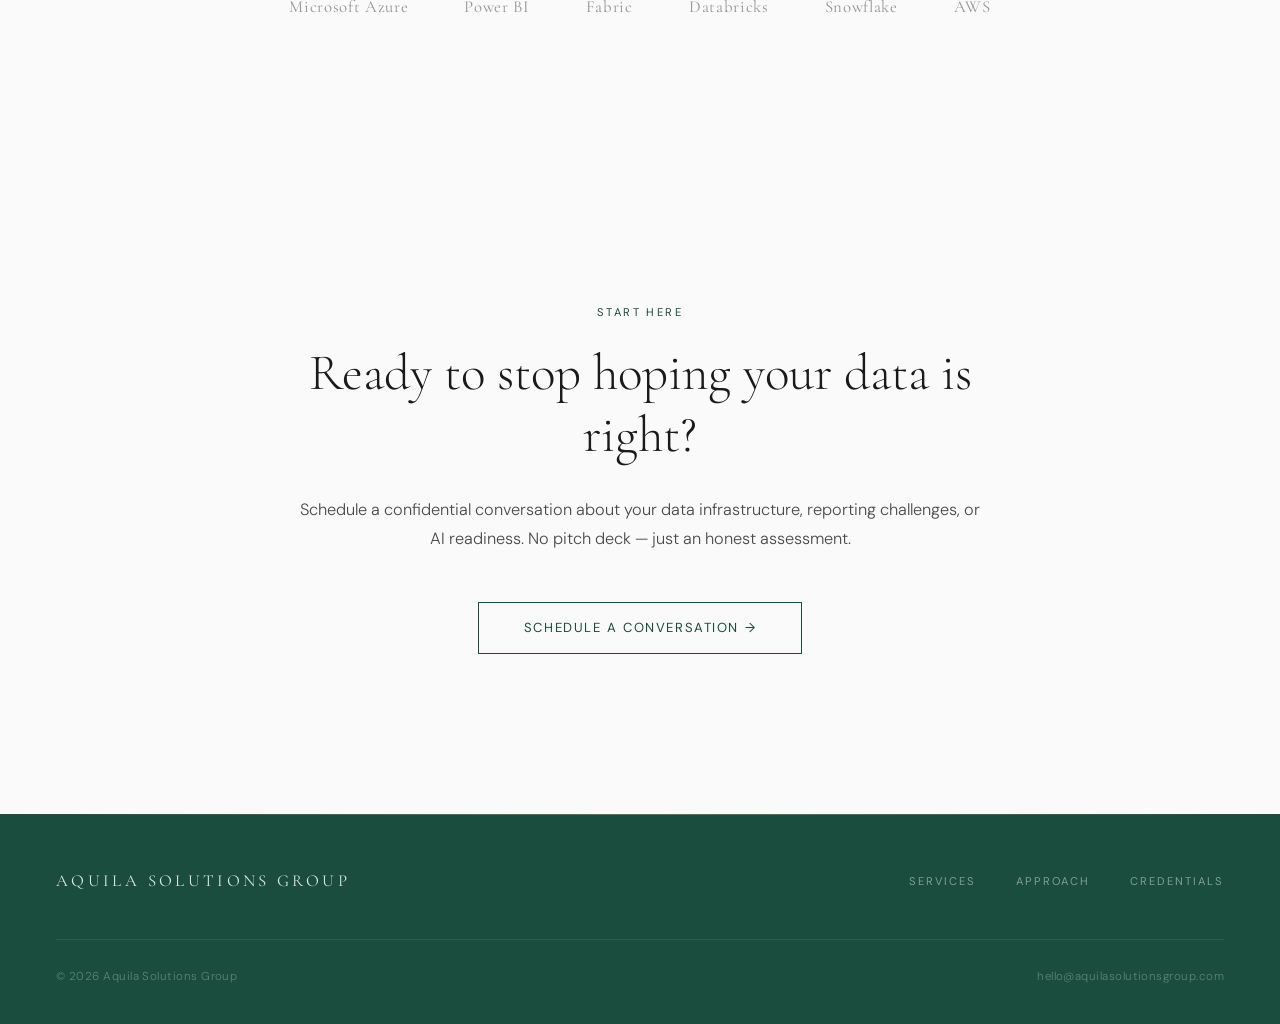
==== commit a780f15d: "Adjust background gradients and opacity levels" ====
--- a/index.html
+++ b/index.html
@@ -57,11 +57,11 @@
             font-family: 'DM Sans', sans-serif;
             font-weight: 300;
             background:
-                radial-gradient(ellipse at 90% 45%, rgba(27, 77, 62, 0.30) 0%, transparent 55%),
-                radial-gradient(ellipse at 75% 85%, rgba(27, 77, 62, 0.12) 0%, transparent 50%),
-                radial-gradient(ellipse at 60% 30%, rgba(27, 77, 62, 0.08) 0%, transparent 45%),
-                radial-gradient(ellipse at 35% 60%, rgba(27, 77, 62, 0.04) 0%, transparent 40%),
-                radial-gradient(ellipse at 50% 100%, rgba(27, 77, 62, 0.07) 0%, transparent 50%),
+                radial-gradient(ellipse at 90% 45%, rgba(27, 77, 62, 0.14) 0%, transparent 55%),
+                radial-gradient(ellipse at 75% 85%, rgba(27, 77, 62, 0.06) 0%, transparent 50%),
+                radial-gradient(ellipse at 60% 30%, rgba(27, 77, 62, 0.04) 0%, transparent 45%),
+                radial-gradient(ellipse at 35% 60%, rgba(27, 77, 62, 0.02) 0%, transparent 40%),
+                radial-gradient(ellipse at 50% 100%, rgba(27, 77, 62, 0.03) 0%, transparent 50%),
                 #F9FAF9;
             background-attachment: fixed;
             color: var(--text-dark);
@@ -208,6 +208,17 @@
             align-items: center;
             padding: 0 3.5rem;
             overflow: hidden;
+        }
+        
+        .hero::before {
+            content: '';
+            position: absolute;
+            inset: 0;
+            background:
+                radial-gradient(ellipse at 85% 50%, rgba(27, 77, 62, 0.20) 0%, transparent 60%),
+                radial-gradient(ellipse at 70% 80%, rgba(27, 77, 62, 0.08) 0%, transparent 50%);
+            pointer-events: none;
+            z-index: 0;
         }
 
         .hero-content {
@@ -499,7 +510,7 @@
             font-size: 3rem;
             line-height: 1;
             color: var(--forest);
-            opacity: 0.12;
+            opacity: 0.18;
             margin-bottom: 1.6rem;
             letter-spacing: -0.02em;
         }
@@ -621,13 +632,13 @@
             font-size: 1.05rem;
             letter-spacing: 0.04em;
             color: var(--text-dark);
-            opacity: 0.3;
+            opacity: 0.45;
             transition: opacity 0.4s ease;
             white-space: nowrap;
         }
 
         .platform-name:hover {
-            opacity: 0.55;
+            opacity: 0.7;
         }
 
         /* ═══════════════════════════════════════
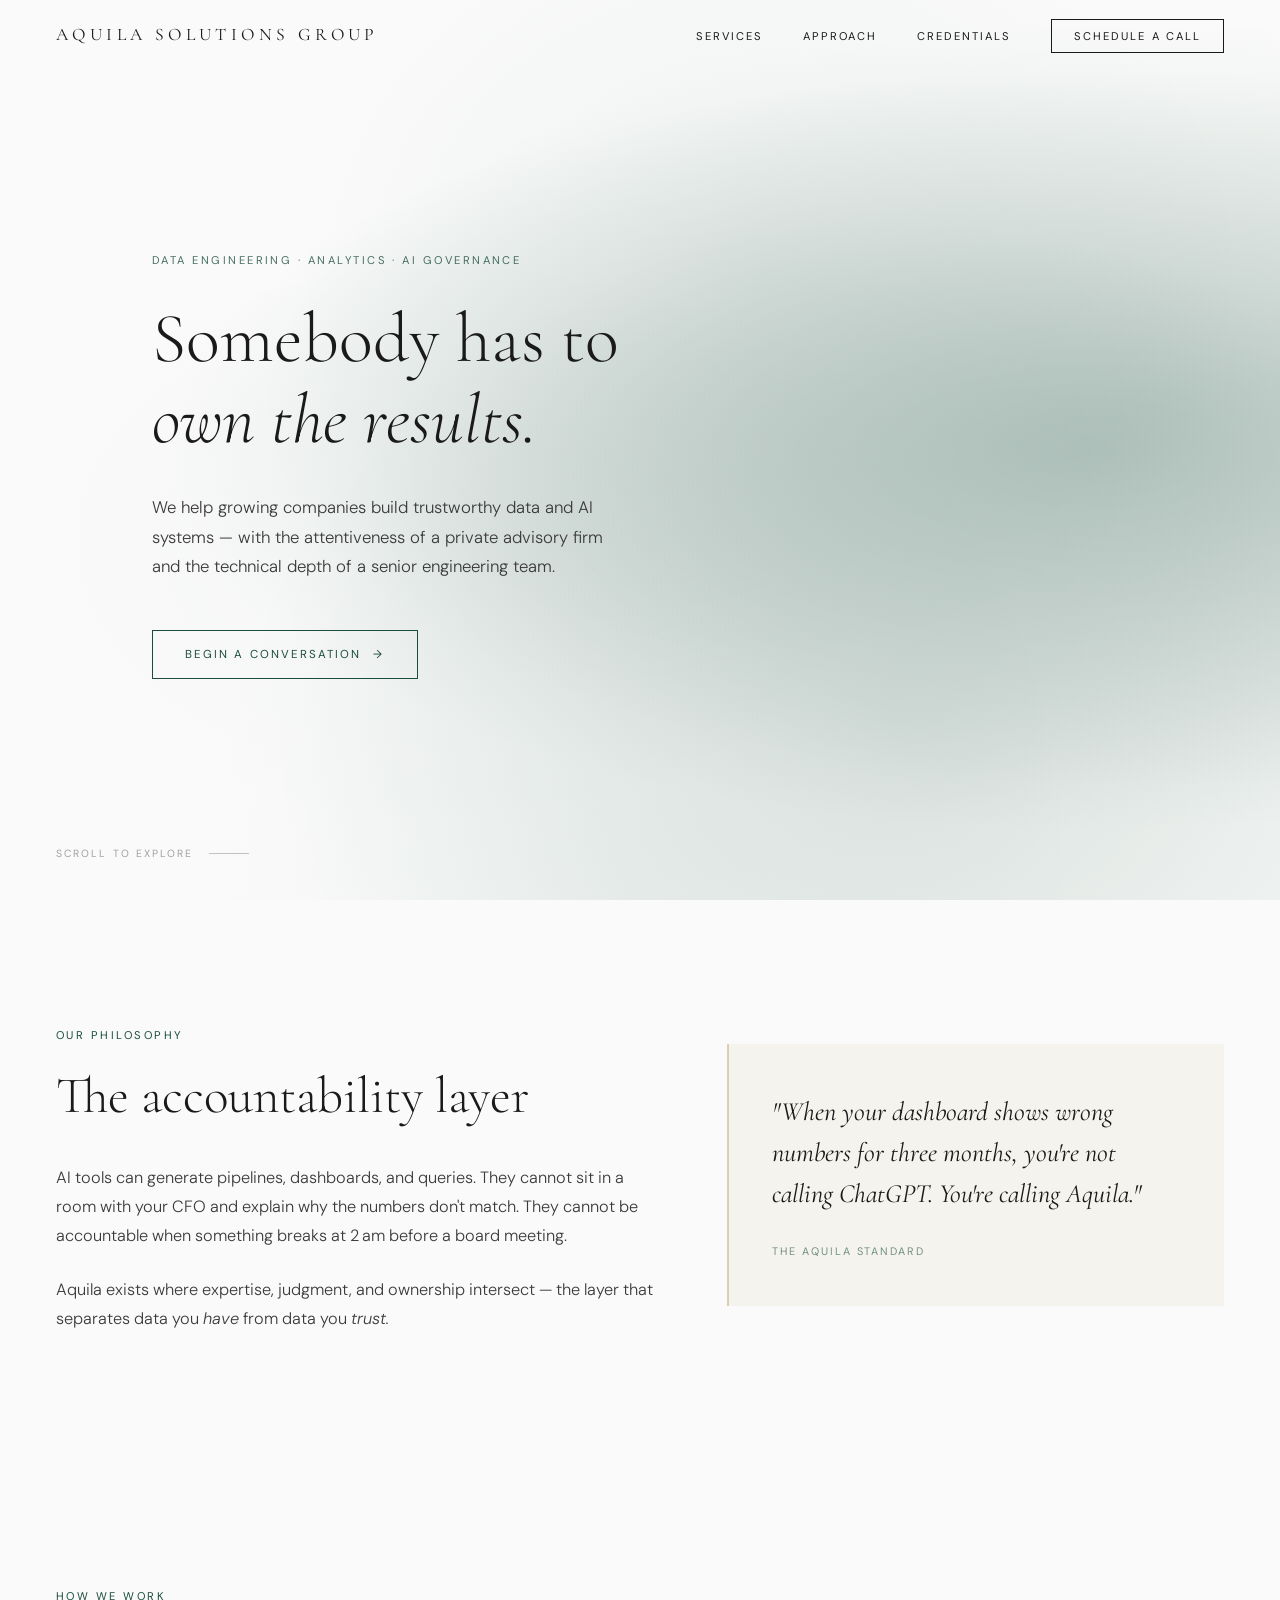
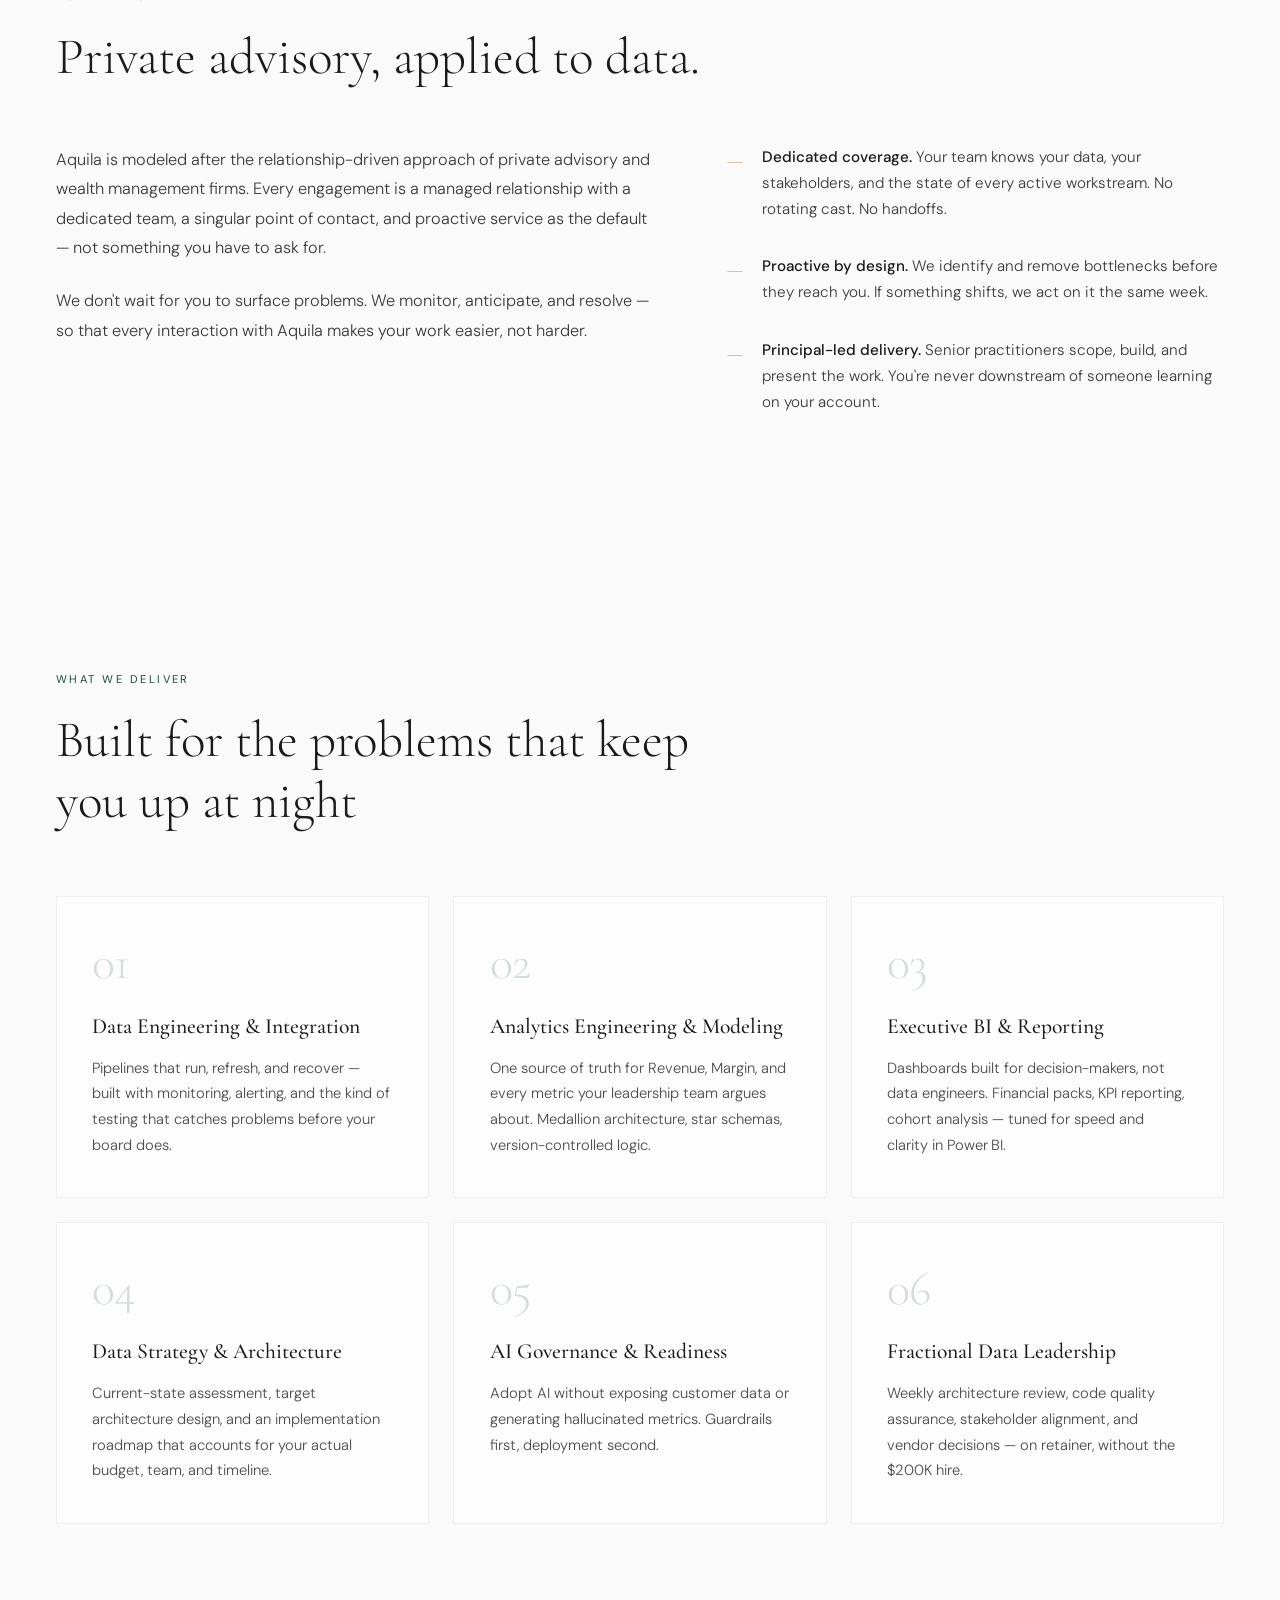
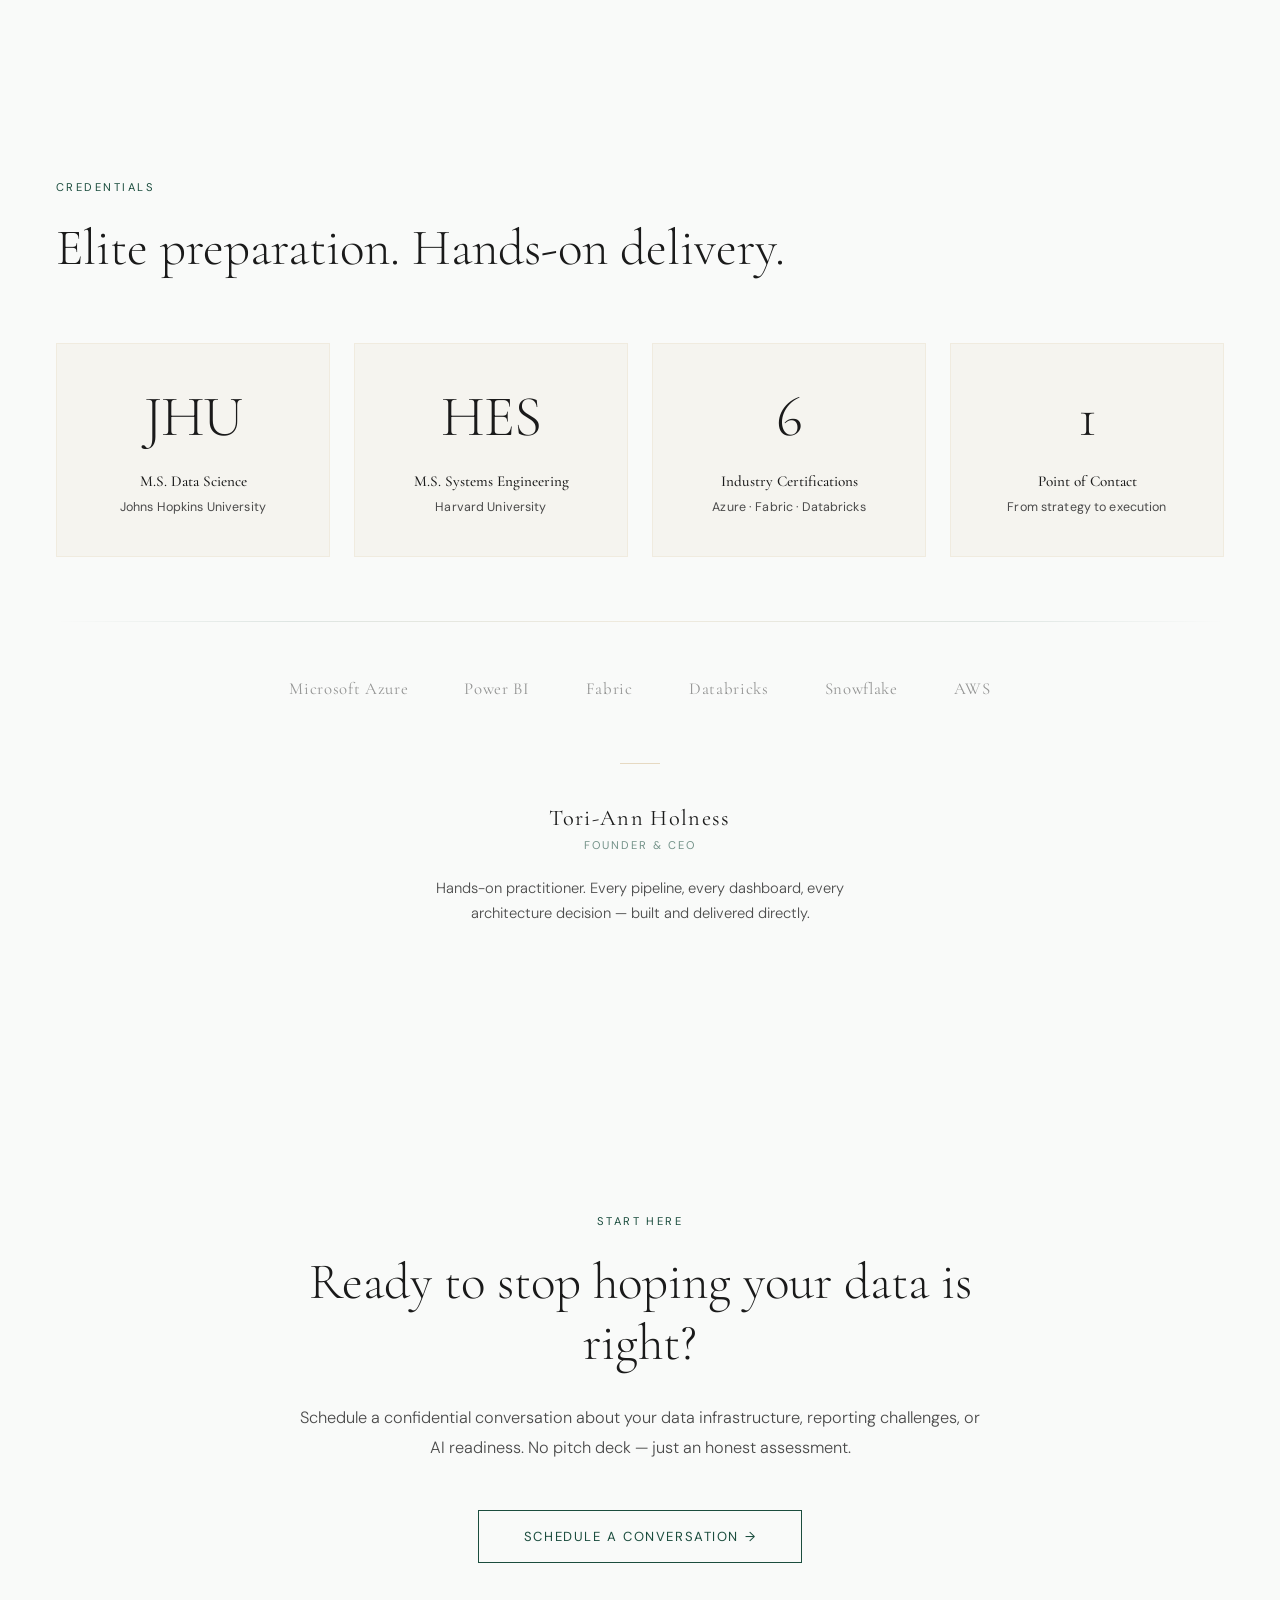
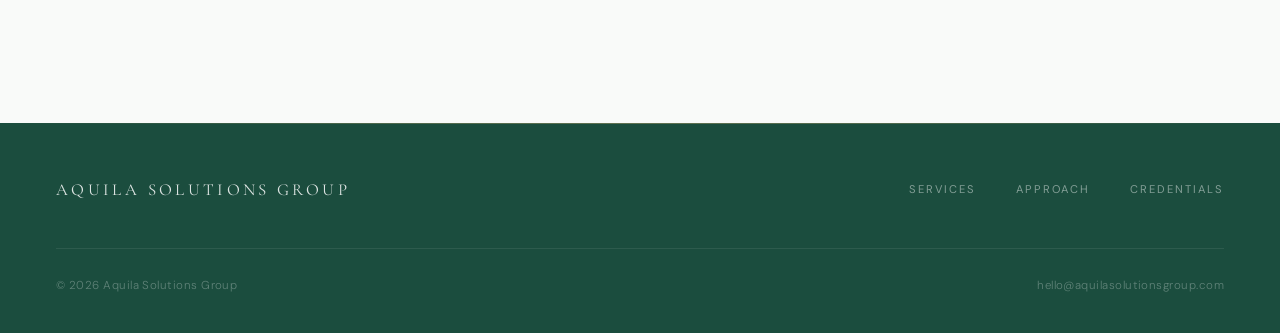
==== commit 9be0541b: "Revise engagement model and founder details Updated the engagement section with new text and princip" ====
--- a/index.html
+++ b/index.html
@@ -443,6 +443,84 @@
         }
 
         /* ═══════════════════════════════════════
+           ENGAGEMENT MODEL
+           ═══════════════════════════════════════ */
+        .engagement {
+            padding: 8rem 3.5rem;
+            position: relative;
+        }
+
+        .engagement-inner {
+            max-width: 1200px;
+            margin: 0 auto;
+        }
+
+        .engagement-heading {
+            font-family: 'Cormorant Garamond', serif;
+            font-weight: 300;
+            font-size: clamp(2.2rem, 4vw, 3.2rem);
+            line-height: 1.2;
+            color: var(--text-dark);
+            margin-bottom: 3.5rem;
+        }
+
+        .engagement-grid {
+            display: grid;
+            grid-template-columns: 1.1fr 0.9fr;
+            gap: 4rem;
+            align-items: start;
+        }
+
+        .engagement-text p {
+            font-family: 'DM Sans', sans-serif;
+            font-weight: 300;
+            font-size: 1.02rem;
+            line-height: 1.8;
+            color: #3a3a3a;
+            margin-bottom: 1.5rem;
+        }
+
+        .engagement-text p:last-child {
+            margin-bottom: 0;
+        }
+
+        .engagement-principles {
+            display: flex;
+            flex-direction: column;
+            gap: 2rem;
+        }
+
+        .principle {
+            display: flex;
+            gap: 1.2rem;
+            align-items: flex-start;
+        }
+
+        .principle-marker {
+            font-family: 'Cormorant Garamond', serif;
+            font-weight: 300;
+            font-size: 1.2rem;
+            color: var(--gold);
+            flex-shrink: 0;
+            line-height: 1.6;
+        }
+
+        .principle div {
+            font-family: 'DM Sans', sans-serif;
+            font-weight: 300;
+            font-size: 0.95rem;
+            line-height: 1.7;
+            color: #3a3a3a;
+        }
+
+        .principle strong {
+            font-weight: 500;
+            color: var(--text-dark);
+        }
+
+        
+
+        /* ═══════════════════════════════════════
            SERVICES
            ═══════════════════════════════════════ */
         .services {
@@ -639,6 +717,50 @@
 
         .platform-name:hover {
             opacity: 0.7;
+        }
+
+        /* ─── FOUNDER LINE ─── */
+        .founder-line {
+            text-align: center;
+            margin-top: 4rem;
+        }
+
+        .founder-divider {
+            width: 40px;
+            height: 1px;
+            background: var(--gold);
+            opacity: 0.4;
+            margin: 0 auto 2.5rem;
+        }
+
+        .founder-name {
+            font-family: 'Cormorant Garamond', serif;
+            font-weight: 400;
+            font-size: 1.4rem;
+            letter-spacing: 0.06em;
+            color: var(--text-dark);
+            margin-bottom: 0.4rem;
+        }
+
+        .founder-title {
+            font-family: 'DM Sans', sans-serif;
+            font-weight: 400;
+            font-size: 0.7rem;
+            letter-spacing: 0.18em;
+            text-transform: uppercase;
+            color: var(--forest);
+            opacity: 0.6;
+            margin-bottom: 1.5rem;
+        }
+
+        .founder-note {
+            font-family: 'DM Sans', sans-serif;
+            font-weight: 300;
+            font-size: 0.92rem;
+            line-height: 1.7;
+            color: #4a4a4a;
+            max-width: 480px;
+            margin: 0 auto;
         }
 
         /* ═══════════════════════════════════════
@@ -868,6 +990,16 @@
            RESPONSIVE — SMALL TABLET (≤900px)
            ═══════════════════════════════════════ */
         @media (max-width: 900px) {
+
+            .engagement {
+                padding: 6rem 2rem;
+            }
+
+            .engagement-grid {
+                grid-template-columns: 1fr;
+                gap: 3rem;
+            }
+            
             .nav {
                 padding: 1.2rem 2rem;
             }
@@ -995,6 +1127,10 @@
         @media (max-width: 600px) {
             .nav {
                 padding: 1rem 1.5rem;
+            }
+
+            .engagement {
+                padding: 5rem 1.5rem;
             }
 
             .nav-brand {
@@ -1140,7 +1276,7 @@
         <div class="hero-content">
             <p class="hero-eyebrow">Data Engineering · Analytics · AI Governance</p>
             <h1 class="hero-headline">Somebody has to<br><em>own the results.</em></h1>
-            <p class="hero-body">We help mid-market companies build trustworthy data and AI systems — with the expertise of an enterprise team, the accountability of a single partner.</p>
+            <p class="hero-body">We help growing companies build trustworthy data and AI systems — with the attentiveness of a private advisory firm and the technical depth of a senior engineering team.</p>
             <a href="mailto:hello@aquilasolutionsgroup.com" class="hero-cta">
                 Begin a Conversation <span class="arrow">→</span>
             </a>
@@ -1174,6 +1310,43 @@
     </section>
 
     <!-- ═══════════════════════════════════════
+         ENGAGEMENT MODEL
+         ═══════════════════════════════════════ -->
+    <section class="engagement">
+        <div class="engagement-inner">
+            <p class="section-eyebrow reveal">How We Work</p>
+            <h2 class="engagement-heading reveal reveal-delay-1">Private advisory, applied to data.</h2>
+            <div class="engagement-grid">
+                <div class="engagement-text">
+                    <p class="reveal reveal-delay-2">Aquila is modeled after the relationship-driven approach of private advisory and wealth management firms. Every engagement is a managed relationship with a dedicated team, a singular point of contact, and proactive service as the default — not something you have to ask for.</p>
+                    <p class="reveal reveal-delay-3">We don't wait for you to surface problems. We monitor, anticipate, and resolve — so that every interaction with Aquila makes your work easier, not harder.</p>
+                </div>
+                <div class="engagement-principles reveal reveal-delay-2">
+                    <div class="principle">
+                        <span class="principle-marker">—</span>
+                        <div>
+                            <strong>Dedicated coverage.</strong> Your team knows your data, your stakeholders, and the state of every active workstream. No rotating cast. No handoffs.
+                        </div>
+                    </div>
+                    <div class="principle">
+                        <span class="principle-marker">—</span>
+                        <div>
+                            <strong>Proactive by design.</strong> We identify and remove bottlenecks before they reach you. If something shifts, we act on it the same week.
+                        </div>
+                    </div>
+                    <div class="principle">
+                        <span class="principle-marker">—</span>
+                        <div>
+                            <strong>Principal-led delivery.</strong> Senior practitioners scope, build, and present the work. You're never downstream of someone learning on your account.
+                        </div>
+                    </div>
+                </div>
+            </div>
+        </div>
+    </section>
+
+    
+    <!-- ═══════════════════════════════════════
          SERVICES
          ═══════════════════════════════════════ -->
     <section class="services" id="services">
@@ -1272,6 +1445,13 @@
                 <span class="platform-name">Databricks</span>
                 <span class="platform-name">Snowflake</span>
                 <span class="platform-name">AWS</span>
+            </div>
+
+            <div class="founder-line reveal">
+                <div class="founder-divider"></div>
+                <p class="founder-name">Tori-Ann Holness</p>
+                <p class="founder-title">Founder &amp; CEO</p>
+                <p class="founder-note">Hands-on practitioner. Every pipeline, every dashboard, every architecture decision — built and delivered directly.</p>
             </div>
         </div>
     </section>
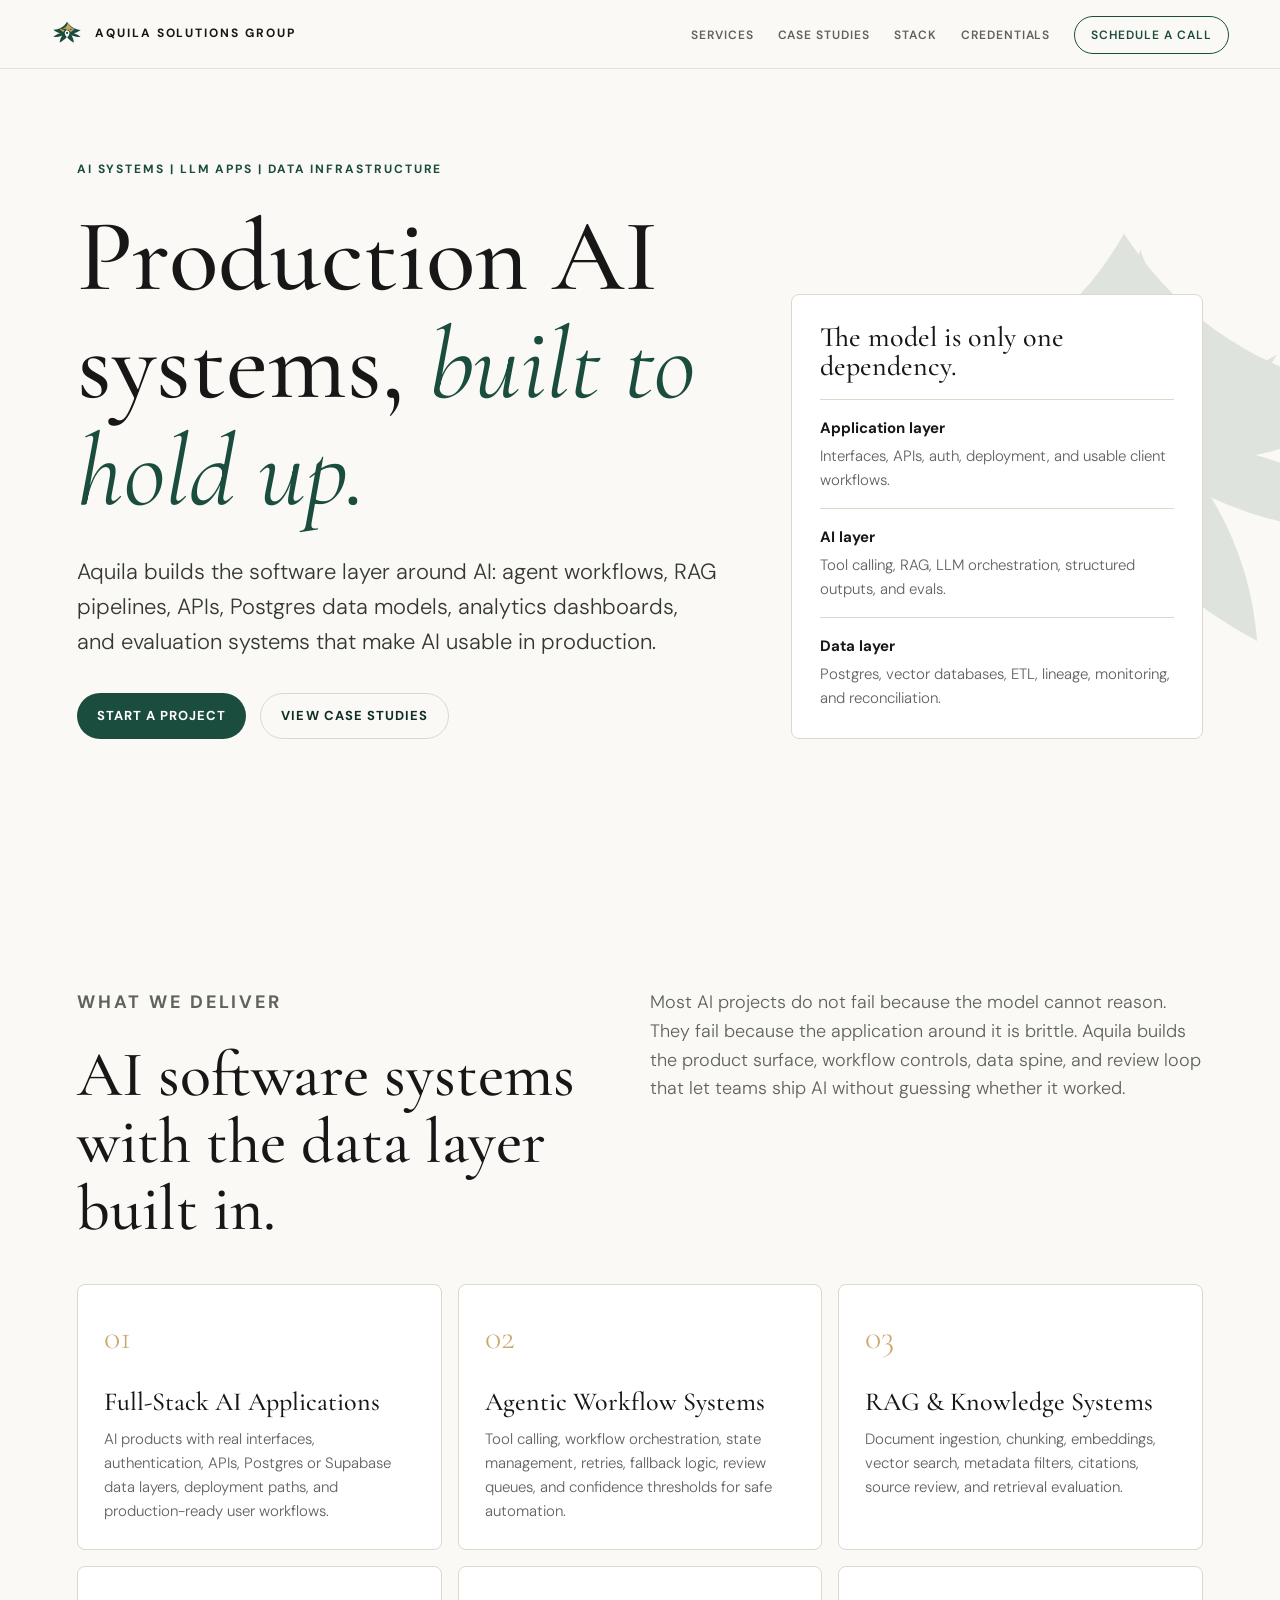
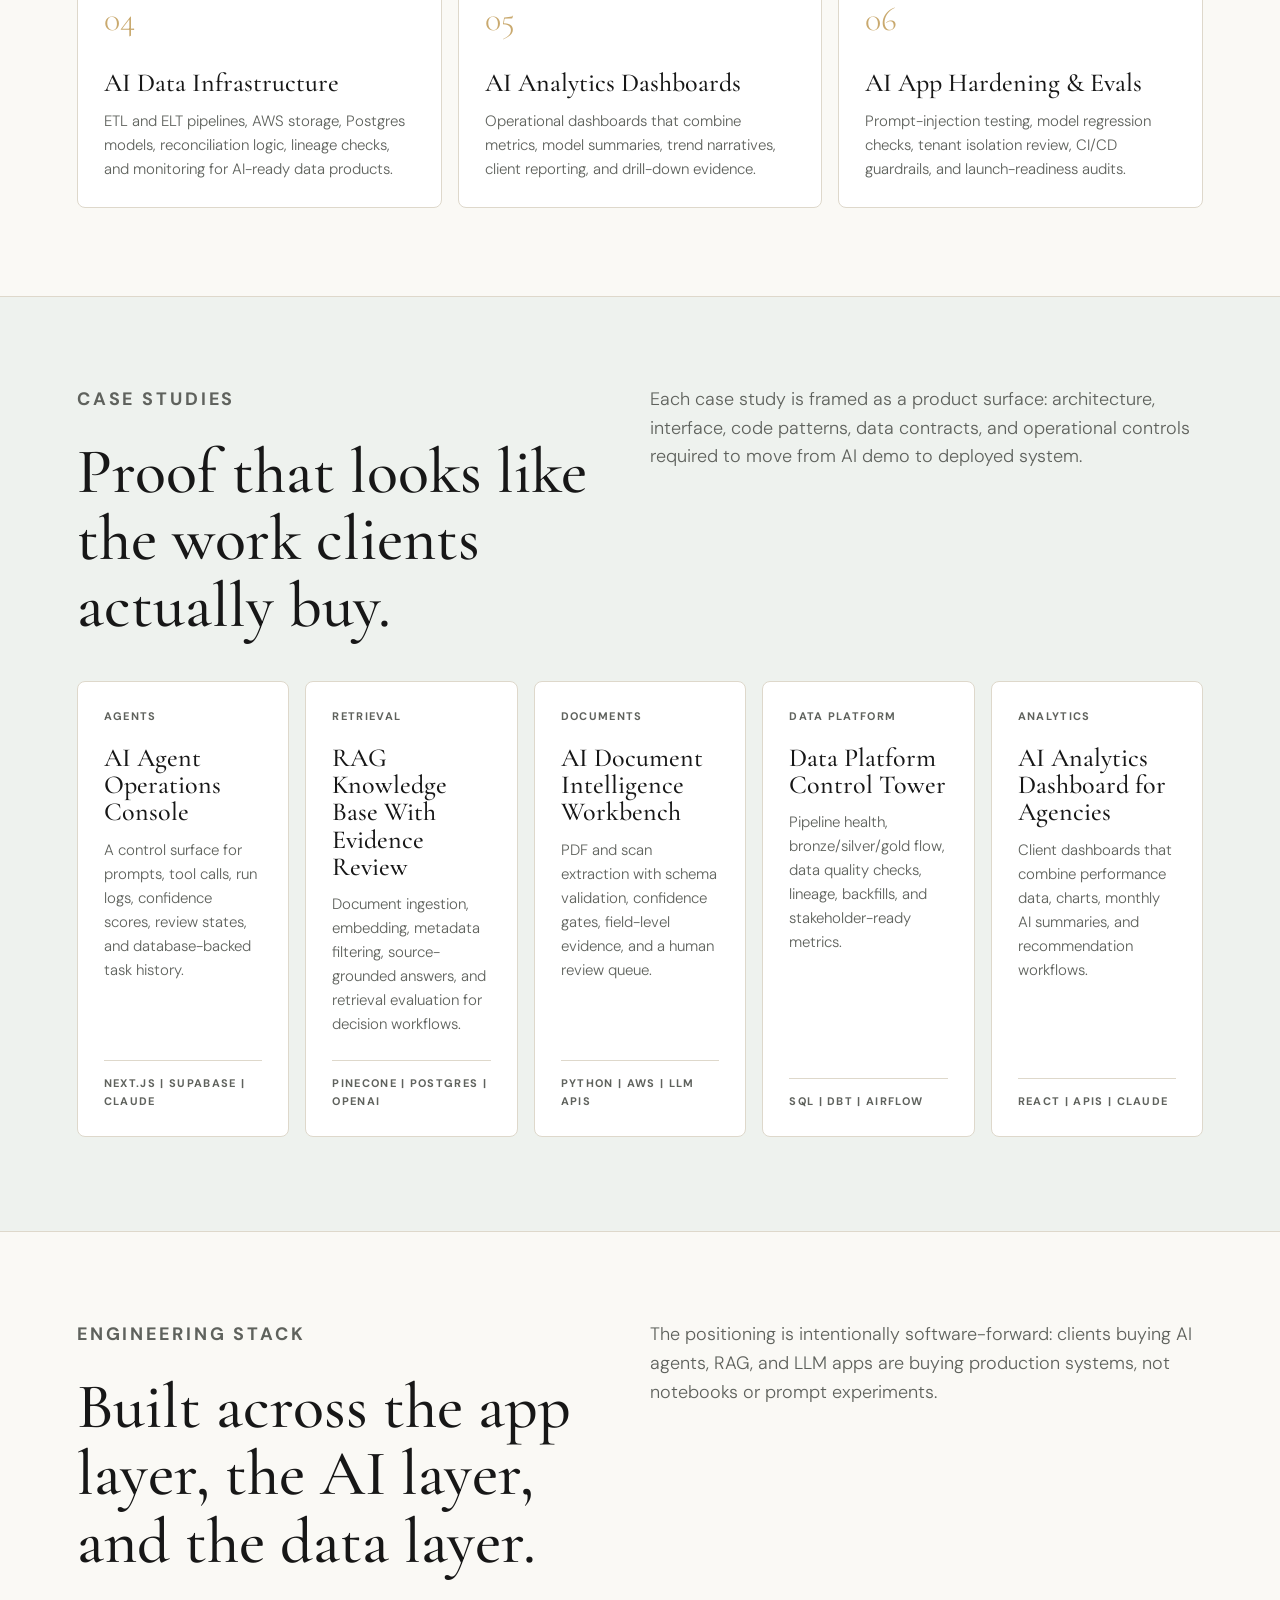
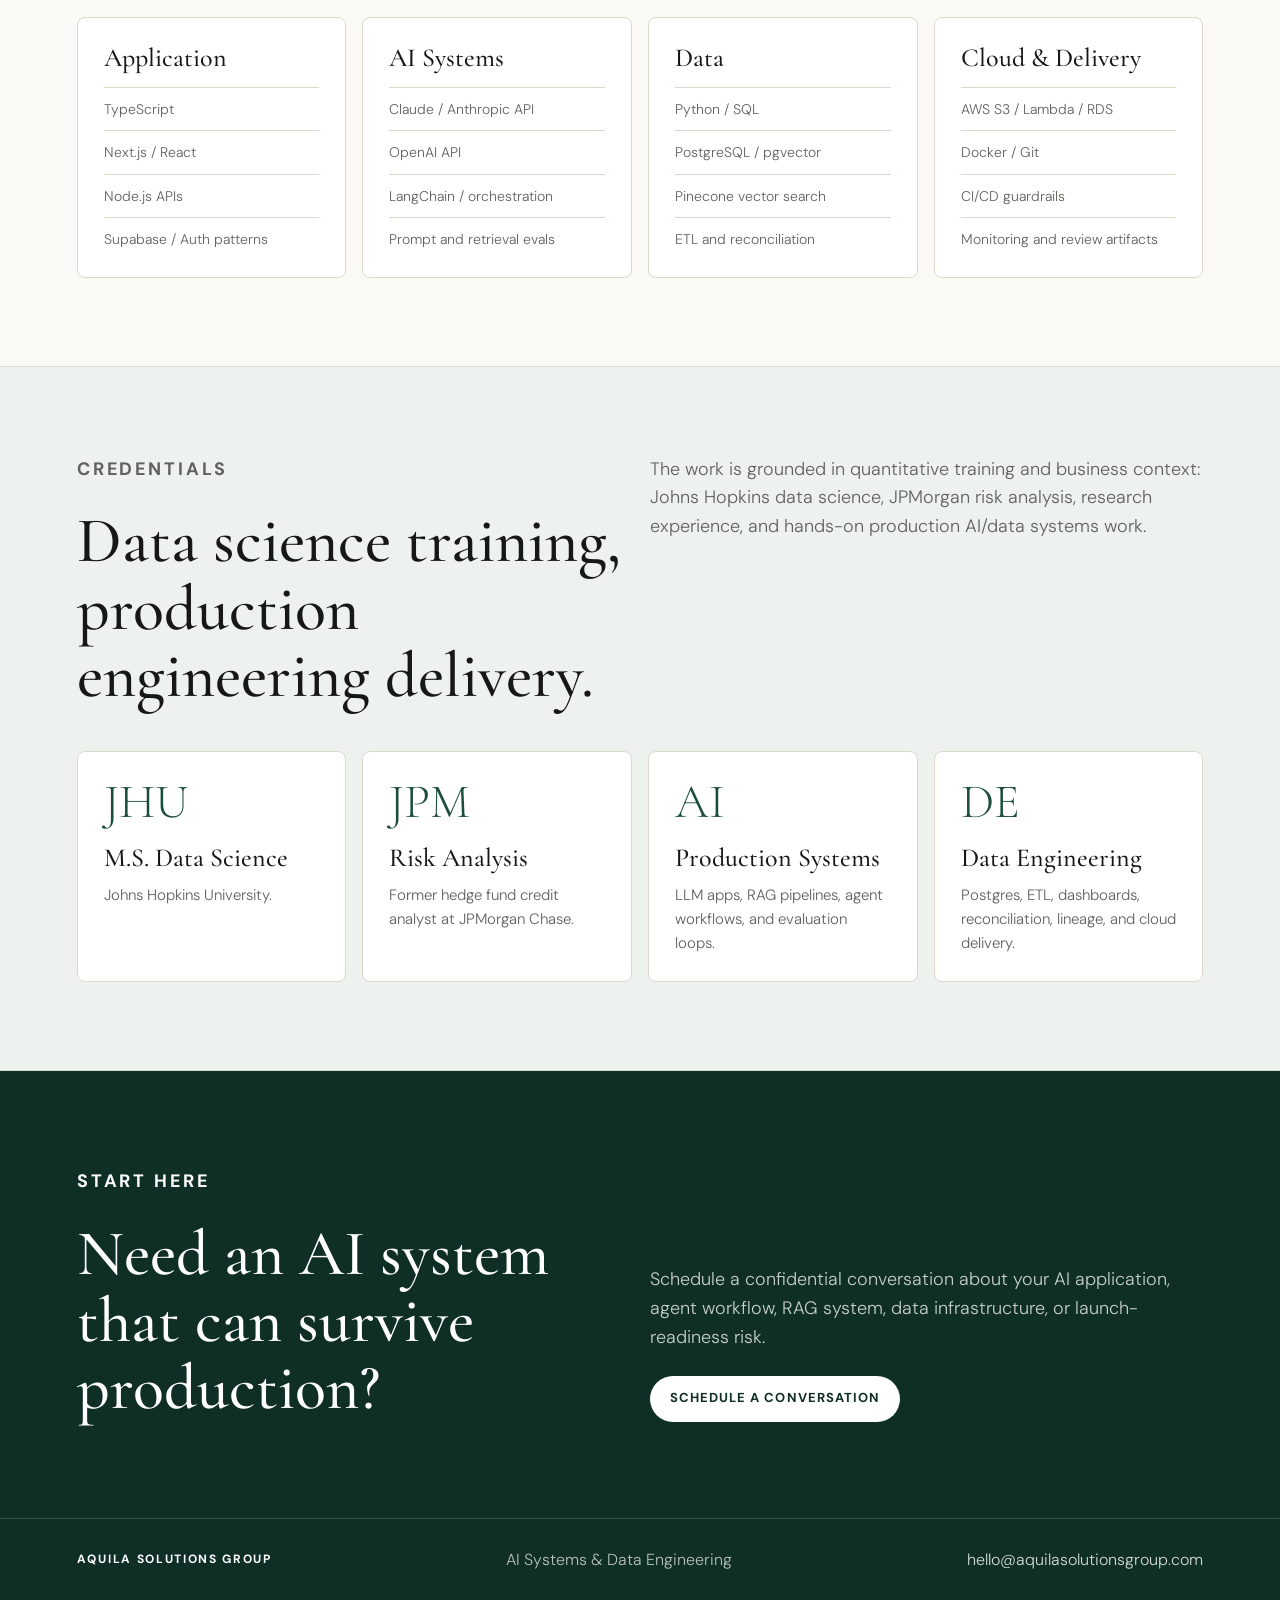
==== commit 1ecf91d1: "Reposition site for AI systems engineering" ====
--- a/index.html
+++ b/index.html
@@ -1,1560 +1,784 @@
-<!DOCTYPE html>
+<!doctype html>
 <html lang="en">
 <head>
-    <meta charset="UTF-8">
-    <meta name="viewport" content="width=device-width, initial-scale=1.0">
-    <title>Aquila Solutions Group — Data Engineering, Analytics & AI Governance</title>
-    <meta name="description" content="Aquila Solutions Group helps mid-market companies build trustworthy data and AI systems — with the expertise of an enterprise team, the accountability of a single partner.">
-    <meta name="keywords" content="data engineering, analytics, AI governance, data strategy, Power BI, Azure, Databricks, fractional data leadership">
-
-    <!-- Open Graph / Social Sharing -->
-    <meta property="og:type" content="website">
-    <meta property="og:title" content="Aquila Solutions Group — Somebody has to own the results.">
-    <meta property="og:description" content="Enterprise-grade data engineering, analytics, and AI governance for mid-market companies. The accountability layer between data you have and data you trust.">
-    <meta property="og:url" content="https://aquilasolutionsgroup.com">
-    <meta property="og:site_name" content="Aquila Solutions Group">
-    <meta name="twitter:card" content="summary_large_image">
-    <meta name="twitter:title" content="Aquila Solutions Group — Somebody has to own the results.">
-    <meta name="twitter:description" content="Enterprise-grade data engineering, analytics, and AI governance for mid-market companies.">
-
-    <!-- Favicon -->
-    <link rel="icon" type="image/png" href="favicon-eagle-gold.png">
-
-    <!-- Fonts -->
-    <link rel="preconnect" href="https://fonts.googleapis.com">
-    <link rel="preconnect" href="https://fonts.gstatic.com" crossorigin>
-    <link href="https://fonts.googleapis.com/css2?family=Cormorant+Garamond:ital,wght@0,300;0,400;0,500;0,600;0,700;1,300;1,400&family=DM+Sans:wght@300;400;500;600&display=swap" rel="stylesheet">
-
-    <style>
-        /* ═══════════════════════════════════════
-           DESIGN TOKENS
-           ═══════════════════════════════════════ */
-        :root {
-            --forest: #1B4D3E;
-            --forest-deep: #0F2E25;
-            --sage-wash: #E8EDE9;
-            --gold: #C9A96E;
-            --gold-accent: #B8A88A;
-            --stone: #C9C5BC;
-            --cream: #F0EDE8;
-            --text-dark: #1a1a1a;
-        }
-
-        /* ═══════════════════════════════════════
-           RESET & BASE
-           ═══════════════════════════════════════ */
-        *, *::before, *::after {
-            margin: 0;
-            padding: 0;
-            box-sizing: border-box;
-        }
-
-        html {
-            scroll-behavior: smooth;
-        }
-
-        body {
-            font-family: 'DM Sans', sans-serif;
-            font-weight: 300;
-            background:
-                radial-gradient(ellipse at 90% 45%, rgba(27, 77, 62, 0.14) 0%, transparent 55%),
-                radial-gradient(ellipse at 75% 85%, rgba(27, 77, 62, 0.06) 0%, transparent 50%),
-                radial-gradient(ellipse at 60% 30%, rgba(27, 77, 62, 0.04) 0%, transparent 45%),
-                radial-gradient(ellipse at 35% 60%, rgba(27, 77, 62, 0.02) 0%, transparent 40%),
-                radial-gradient(ellipse at 50% 100%, rgba(27, 77, 62, 0.03) 0%, transparent 50%),
-                #F9FAF9;
-            background-attachment: fixed;
-            color: var(--text-dark);
-            overflow-x: hidden;
-            -webkit-font-smoothing: antialiased;
-            -moz-osx-font-smoothing: grayscale;
-        }
-
-        /* ═══════════════════════════════════════
-           SCROLL-REVEAL ANIMATION
-           ═══════════════════════════════════════ */
-        .reveal {
-            opacity: 0;
-            transform: translateY(28px);
-            transition: opacity 0.8s cubic-bezier(0.22, 1, 0.36, 1),
-                        transform 0.8s cubic-bezier(0.22, 1, 0.36, 1);
-        }
-
-        .reveal.visible {
-            opacity: 1;
-            transform: translateY(0);
-        }
-
-        .reveal-delay-1 { transition-delay: 0.1s; }
-        .reveal-delay-2 { transition-delay: 0.2s; }
-        .reveal-delay-3 { transition-delay: 0.3s; }
-        .reveal-delay-4 { transition-delay: 0.4s; }
-        .reveal-delay-5 { transition-delay: 0.5s; }
-
-        /* ═══════════════════════════════════════
-           SHARED TYPOGRAPHY PATTERNS
-           ═══════════════════════════════════════ */
-        .section-eyebrow {
-            font-family: 'DM Sans', sans-serif;
-            font-weight: 400;
-            font-size: 0.7rem;
-            letter-spacing: 0.22em;
-            text-transform: uppercase;
-            color: var(--forest);
-            margin-bottom: 1.5rem;
-            opacity: 0.8;
-        }
-
-        .section-heading {
-            font-family: 'Cormorant Garamond', serif;
-            font-weight: 300;
-            font-size: clamp(2.2rem, 4vw, 3.2rem);
-            line-height: 1.2;
-            color: var(--text-dark);
-            margin-bottom: 2.2rem;
-        }
-
-        /* ═══════════════════════════════════════
-           NAVIGATION
-           ═══════════════════════════════════════ */
-        .nav {
-            position: fixed;
-            top: 0;
-            left: 0;
-            width: 100%;
-            z-index: 1000;
-            padding: 1.5rem 3.5rem;
-            display: flex;
-            align-items: center;
-            justify-content: space-between;
-            transition: background-color 0.6s ease, backdrop-filter 0.6s ease, padding 0.4s ease;
-        }
-
-        .nav.scrolled {
-            background-color: rgba(27, 77, 62, 0.97);
-            backdrop-filter: blur(12px);
-            -webkit-backdrop-filter: blur(12px);
-            padding: 1rem 3.5rem;
-        }
-
-        .nav-brand {
-            font-family: 'Cormorant Garamond', serif;
-            font-weight: 400;
-            font-size: 1.1rem;
-            letter-spacing: 0.25em;
-            text-transform: uppercase;
-            color: var(--text-dark);
-            text-decoration: none;
-            transition: color 0.6s ease;
-        }
-
-        .nav.scrolled .nav-brand {
-            color: #ffffff;
-        }
-
-        .nav-links {
-            display: flex;
-            align-items: center;
-            gap: 2.5rem;
-            list-style: none;
-        }
-
-        .nav-links a {
-            font-family: 'DM Sans', sans-serif;
-            font-weight: 400;
-            font-size: 0.7rem;
-            letter-spacing: 0.18em;
-            text-transform: uppercase;
-            color: var(--text-dark);
-            text-decoration: none;
-            transition: color 0.6s ease, opacity 0.3s ease;
-        }
-
-        .nav-links a:hover {
-            opacity: 0.6;
-        }
-
-        .nav.scrolled .nav-links a {
-            color: rgba(255, 255, 255, 0.85);
-        }
-
-        .nav.scrolled .nav-links a:hover {
-            color: #ffffff;
-            opacity: 1;
-        }
-
-        .nav-links .nav-cta {
-            border: 1px solid var(--text-dark);
-            padding: 0.55rem 1.4rem;
-            transition: border-color 0.6s ease, color 0.6s ease;
-        }
-
-        .nav.scrolled .nav-links .nav-cta {
-            border-color: rgba(255, 255, 255, 0.6);
-            color: #ffffff;
-        }
-
-        .nav.scrolled .nav-links .nav-cta:hover {
-            border-color: #ffffff;
-        }
-
-        /* ═══════════════════════════════════════
-           HERO
-           ═══════════════════════════════════════ */
-        .hero {
-            position: relative;
-            min-height: 100vh;
-            display: flex;
-            align-items: center;
-            padding: 0 3.5rem;
-            overflow: hidden;
-        }
-        
-        .hero::before {
-            content: '';
-            position: absolute;
-            inset: 0;
-            background:
-                radial-gradient(ellipse at 85% 50%, rgba(27, 77, 62, 0.20) 0%, transparent 60%),
-                radial-gradient(ellipse at 70% 80%, rgba(27, 77, 62, 0.08) 0%, transparent 50%);
-            pointer-events: none;
-            z-index: 0;
-        }
-
-        .hero-content {
-            position: relative;
-            z-index: 2;
-            max-width: 580px;
-            padding-top: 2rem;
-            padding-left: 6rem;
-        }
-
-        .hero-eyebrow {
-            font-family: 'DM Sans', sans-serif;
-            font-weight: 400;
-            font-size: 0.7rem;
-            letter-spacing: 0.22em;
-            text-transform: uppercase;
-            color: var(--forest);
-            margin-bottom: 2rem;
-            opacity: 0.8;
-        }
-
-        .hero-headline {
-            font-family: 'Cormorant Garamond', serif;
-            font-weight: 300;
-            font-size: clamp(3rem, 5.5vw, 4.5rem);
-            line-height: 1.15;
-            color: var(--text-dark);
-            margin-bottom: 2rem;
-        }
-
-        .hero-headline em {
-            font-style: italic;
-            font-weight: 300;
-        }
-
-        .hero-body {
-            font-family: 'DM Sans', sans-serif;
-            font-weight: 300;
-            font-size: 1.05rem;
-            line-height: 1.75;
-            color: #3a3a3a;
-            max-width: 480px;
-            margin-bottom: 3rem;
-        }
-
-        .hero-cta {
-            display: inline-flex;
-            align-items: center;
-            gap: 0.75rem;
-            font-family: 'DM Sans', sans-serif;
-            font-weight: 400;
-            font-size: 0.72rem;
-            letter-spacing: 0.18em;
-            text-transform: uppercase;
-            color: var(--forest);
-            text-decoration: none;
-            border: 1px solid var(--forest);
-            padding: 1rem 2rem;
-            transition: background-color 0.3s ease, color 0.3s ease;
-        }
-
-        .hero-cta:hover {
-            background-color: var(--forest);
-            color: #ffffff;
-        }
-
-        .hero-cta .arrow {
-            transition: transform 0.3s ease;
-        }
-
-        .hero-cta:hover .arrow {
-            transform: translateX(4px);
-        }
-
-        /* ─── EAGLE WATERMARK (CSS Mask) ─── */
-        .hero-eagle {
-            position: absolute;
-            top: 50%;
-            right: -5%;
-            transform: translateY(-50%);
-            width: 55%;
-            height: 80%;
-            background-color: var(--forest);
-            opacity: 0.22;
-            -webkit-mask-image: url('eagletransparent.png');
-            mask-image: url('eagletransparent.png');
-            -webkit-mask-size: contain;
-            mask-size: contain;
-            -webkit-mask-repeat: no-repeat;
-            mask-repeat: no-repeat;
-            -webkit-mask-position: center right;
-            mask-position: center right;
-            z-index: 1;
-            pointer-events: none;
-        }
-
-        /* ─── SCROLL INDICATOR ─── */
-        .scroll-indicator {
-            position: absolute;
-            bottom: 2.5rem;
-            left: 3.5rem;
-            display: flex;
-            align-items: center;
-            gap: 1rem;
-            z-index: 2;
-        }
-
-        .scroll-text {
-            font-family: 'DM Sans', sans-serif;
-            font-weight: 400;
-            font-size: 0.65rem;
-            letter-spacing: 0.2em;
-            text-transform: uppercase;
-            color: var(--text-dark);
-            opacity: 0.4;
-        }
-
-        .scroll-line {
-            width: 40px;
-            height: 1px;
-            background-color: var(--text-dark);
-            opacity: 0.25;
-            position: relative;
-            overflow: hidden;
-        }
-
-        .scroll-line::after {
-            content: '';
-            position: absolute;
-            top: 0;
-            left: -100%;
-            width: 100%;
-            height: 100%;
-            background-color: var(--forest);
-            opacity: 0.8;
-            animation: scrollPulse 2.4s ease-in-out infinite;
-        }
-
-        @keyframes scrollPulse {
-            0% { left: -100%; }
-            50% { left: 0%; }
-            100% { left: 100%; }
-        }
-
-        /* ═══════════════════════════════════════
-           PHILOSOPHY / APPROACH
-           ═══════════════════════════════════════ */
-        .philosophy {
-            padding: 8rem 3.5rem;
-            position: relative;
-        }
-
-        .philosophy-grid {
-            display: grid;
-            grid-template-columns: 1.1fr 0.9fr;
-            gap: 4rem;
-            align-items: start;
-            max-width: 1200px;
-            margin: 0 auto;
-        }
-
-        .philosophy-heading {
-            font-family: 'Cormorant Garamond', serif;
-            font-weight: 300;
-            font-size: clamp(2.2rem, 4vw, 3.2rem);
-            line-height: 1.2;
-            color: var(--text-dark);
-            margin-bottom: 2.2rem;
-        }
-
-        .philosophy-body p {
-            font-family: 'DM Sans', sans-serif;
-            font-weight: 300;
-            font-size: 1.02rem;
-            line-height: 1.8;
-            color: #3a3a3a;
-            margin-bottom: 1.5rem;
-        }
-
-        .philosophy-body p:last-child {
-            margin-bottom: 0;
-        }
-
-        .philosophy-quote {
-            background-color: rgba(201, 169, 110, 0.09);
-            padding: 3rem 2.8rem;
-            position: relative;
-            margin-top: 1rem;
-        }
-
-        .philosophy-quote::before {
-            content: '';
-            position: absolute;
-            top: 0;
-            left: 0;
-            width: 2px;
-            height: 100%;
-            background-color: var(--gold);
-            opacity: 0.5;
-        }
-
-        .philosophy-quote blockquote {
-            font-family: 'Cormorant Garamond', serif;
-            font-weight: 400;
-            font-style: italic;
-            font-size: clamp(1.3rem, 2.2vw, 1.65rem);
-            line-height: 1.55;
-            color: var(--text-dark);
-            margin: 0;
-        }
-
-        .philosophy-quote .quote-attribution {
-            display: block;
-            margin-top: 1.8rem;
-            font-family: 'DM Sans', sans-serif;
-            font-weight: 400;
-            font-size: 0.68rem;
-            letter-spacing: 0.18em;
-            text-transform: uppercase;
-            color: var(--forest);
-            opacity: 0.6;
-        }
-
-        /* ═══════════════════════════════════════
-           ENGAGEMENT MODEL
-           ═══════════════════════════════════════ */
-        .engagement {
-            padding: 8rem 3.5rem;
-            position: relative;
-        }
-
-        .engagement-inner {
-            max-width: 1200px;
-            margin: 0 auto;
-        }
-
-        .engagement-heading {
-            font-family: 'Cormorant Garamond', serif;
-            font-weight: 300;
-            font-size: clamp(2.2rem, 4vw, 3.2rem);
-            line-height: 1.2;
-            color: var(--text-dark);
-            margin-bottom: 3.5rem;
-        }
-
-        .engagement-grid {
-            display: grid;
-            grid-template-columns: 1.1fr 0.9fr;
-            gap: 4rem;
-            align-items: start;
-        }
-
-        .engagement-text p {
-            font-family: 'DM Sans', sans-serif;
-            font-weight: 300;
-            font-size: 1.02rem;
-            line-height: 1.8;
-            color: #3a3a3a;
-            margin-bottom: 1.5rem;
-        }
-
-        .engagement-text p:last-child {
-            margin-bottom: 0;
-        }
-
-        .engagement-principles {
-            display: flex;
-            flex-direction: column;
-            gap: 2rem;
-        }
-
-        .principle {
-            display: flex;
-            gap: 1.2rem;
-            align-items: flex-start;
-        }
-
-        .principle-marker {
-            font-family: 'Cormorant Garamond', serif;
-            font-weight: 300;
-            font-size: 1.2rem;
-            color: var(--gold);
-            flex-shrink: 0;
-            line-height: 1.6;
-        }
-
-        .principle div {
-            font-family: 'DM Sans', sans-serif;
-            font-weight: 300;
-            font-size: 0.95rem;
-            line-height: 1.7;
-            color: #3a3a3a;
-        }
-
-        .principle strong {
-            font-weight: 500;
-            color: var(--text-dark);
-        }
-
-        
-
-        /* ═══════════════════════════════════════
-           SERVICES
-           ═══════════════════════════════════════ */
-        .services {
-            padding: 8rem 3.5rem;
-            position: relative;
-        }
-
-        .services-inner {
-            max-width: 1200px;
-            margin: 0 auto;
-        }
-
-        .services-heading {
-            font-family: 'Cormorant Garamond', serif;
-            font-weight: 300;
-            font-size: clamp(2.2rem, 4vw, 3.2rem);
-            line-height: 1.2;
-            color: var(--text-dark);
-            margin-bottom: 4rem;
-            max-width: 650px;
-        }
-
-        .services-grid {
-            display: grid;
-            grid-template-columns: repeat(3, 1fr);
-            gap: 1.5rem;
-        }
-
-        .service-card {
-            background: rgba(255, 255, 255, 0.6);
-            backdrop-filter: blur(8px);
-            -webkit-backdrop-filter: blur(8px);
-            border: 1px solid rgba(27, 77, 62, 0.07);
-            padding: 2.6rem 2.2rem 2.4rem;
-            position: relative;
-            transition: border-color 0.4s ease, box-shadow 0.4s ease, transform 0.4s ease;
-        }
-
-        .service-card:hover {
-            border-color: rgba(201, 169, 110, 0.3);
-            box-shadow: 0 8px 40px rgba(27, 77, 62, 0.06);
-            transform: translateY(-2px);
-        }
-
-        .service-card::after {
-            content: '';
-            position: absolute;
-            top: 0;
-            left: 0;
-            width: 100%;
-            height: 2px;
-            background: linear-gradient(90deg, var(--gold), rgba(201, 169, 110, 0.2));
-            transform: scaleX(0);
-            transform-origin: left;
-            transition: transform 0.5s cubic-bezier(0.22, 1, 0.36, 1);
-        }
-
-        .service-card:hover::after {
-            transform: scaleX(1);
-        }
-
-        .service-card-number {
-            font-family: 'Cormorant Garamond', serif;
-            font-weight: 300;
-            font-size: 3rem;
-            line-height: 1;
-            color: var(--forest);
-            opacity: 0.18;
-            margin-bottom: 1.6rem;
-            letter-spacing: -0.02em;
-        }
-
-        .service-card-title {
-            font-family: 'Cormorant Garamond', serif;
-            font-weight: 500;
-            font-size: 1.35rem;
-            line-height: 1.25;
-            color: var(--text-dark);
-            margin-bottom: 1rem;
-        }
-
-        .service-card-desc {
-            font-family: 'DM Sans', sans-serif;
-            font-weight: 300;
-            font-size: 0.92rem;
-            line-height: 1.75;
-            color: #4a4a4a;
-        }
-
-        /* ═══════════════════════════════════════
-           CREDENTIALS
-           ═══════════════════════════════════════ */
-        .credentials {
-            padding: 8rem 3.5rem;
-            position: relative;
-        }
-
-        .credentials-inner {
-            max-width: 1200px;
-            margin: 0 auto;
-        }
-
-        .credentials-heading {
-            font-family: 'Cormorant Garamond', serif;
-            font-weight: 300;
-            font-size: clamp(2.2rem, 4vw, 3.2rem);
-            line-height: 1.2;
-            color: var(--text-dark);
-            margin-bottom: 4rem;
-        }
-
-        .credentials-stats {
-            display: grid;
-            grid-template-columns: repeat(4, 1fr);
-            gap: 1.5rem;
-            margin-bottom: 4rem;
-        }
-
-        .stat-card {
-            background: rgba(201, 169, 110, 0.07);
-            border: 1px solid rgba(201, 169, 110, 0.12);
-            padding: 2.8rem 2rem 2.4rem;
-            text-align: center;
-            position: relative;
-            transition: border-color 0.4s ease, background-color 0.4s ease;
-        }
-
-        .stat-card:hover {
-            border-color: rgba(201, 169, 110, 0.28);
-            background: rgba(201, 169, 110, 0.10);
-        }
-
-        .stat-value {
-            font-family: 'Cormorant Garamond', serif;
-            font-weight: 300;
-            font-size: clamp(2.8rem, 4.5vw, 3.8rem);
-            line-height: 1;
-            color: var(--text-dark);
-            margin-bottom: 1.4rem;
-            letter-spacing: -0.02em;
-        }
-
-        .stat-label {
-            font-family: 'DM Sans', sans-serif;
-            font-weight: 400;
-            font-size: 0.78rem;
-            line-height: 1.6;
-            color: #4a4a4a;
-            letter-spacing: 0.01em;
-        }
-
-        .stat-label strong {
-            display: block;
-            font-family: 'Cormorant Garamond', serif;
-            font-weight: 500;
-            font-size: 0.95rem;
-            color: var(--text-dark);
-            margin-bottom: 0.3rem;
-            letter-spacing: 0;
-        }
-
-        .credentials-divider {
-            width: 100%;
-            height: 1px;
-            background: linear-gradient(
-                90deg,
-                transparent 0%,
-                rgba(27, 77, 62, 0.12) 20%,
-                rgba(201, 169, 110, 0.2) 50%,
-                rgba(27, 77, 62, 0.12) 80%,
-                transparent 100%
-            );
-            margin-bottom: 3.5rem;
-        }
-
-        .credentials-platforms {
-            display: flex;
-            justify-content: center;
-            align-items: center;
-            gap: 3.5rem;
-            flex-wrap: wrap;
-        }
-
-        .platform-name {
-            font-family: 'Cormorant Garamond', serif;
-            font-weight: 400;
-            font-size: 1.05rem;
-            letter-spacing: 0.04em;
-            color: var(--text-dark);
-            opacity: 0.45;
-            transition: opacity 0.4s ease;
-            white-space: nowrap;
-        }
-
-        .platform-name:hover {
-            opacity: 0.7;
-        }
-
-        /* ─── FOUNDER LINE ─── */
-        .founder-line {
-            text-align: center;
-            margin-top: 4rem;
-        }
-
-        .founder-divider {
-            width: 40px;
-            height: 1px;
-            background: var(--gold);
-            opacity: 0.4;
-            margin: 0 auto 2.5rem;
-        }
-
-        .founder-name {
-            font-family: 'Cormorant Garamond', serif;
-            font-weight: 400;
-            font-size: 1.4rem;
-            letter-spacing: 0.06em;
-            color: var(--text-dark);
-            margin-bottom: 0.4rem;
-        }
-
-        .founder-title {
-            font-family: 'DM Sans', sans-serif;
-            font-weight: 400;
-            font-size: 0.7rem;
-            letter-spacing: 0.18em;
-            text-transform: uppercase;
-            color: var(--forest);
-            opacity: 0.6;
-            margin-bottom: 1.5rem;
-        }
-
-        .founder-note {
-            font-family: 'DM Sans', sans-serif;
-            font-weight: 300;
-            font-size: 0.92rem;
-            line-height: 1.7;
-            color: #4a4a4a;
-            max-width: 480px;
-            margin: 0 auto;
-        }
-
-        /* ═══════════════════════════════════════
-           CTA
-           ═══════════════════════════════════════ */
-        .cta {
-            padding: 10rem 3.5rem;
-            position: relative;
-            text-align: center;
-        }
-
-        .cta-inner {
-            max-width: 680px;
-            margin: 0 auto;
-        }
-
-        .cta-heading {
-            font-family: 'Cormorant Garamond', serif;
-            font-weight: 300;
-            font-size: clamp(2.2rem, 4vw, 3.2rem);
-            line-height: 1.2;
-            color: var(--text-dark);
-            margin-bottom: 1.8rem;
-        }
-
-        .cta-body {
-            font-family: 'DM Sans', sans-serif;
-            font-weight: 300;
-            font-size: 1.02rem;
-            line-height: 1.8;
-            color: #4a4a4a;
-            margin-bottom: 3rem;
-        }
-
-        .cta-button {
-            display: inline-block;
-            font-family: 'DM Sans', sans-serif;
-            font-weight: 400;
-            font-size: 0.82rem;
-            letter-spacing: 0.12em;
-            text-transform: uppercase;
-            color: var(--forest);
-            text-decoration: none;
-            border: 1px solid var(--forest);
-            padding: 1.05rem 2.8rem;
-            transition: background-color 0.4s ease, color 0.4s ease, border-color 0.4s ease;
-            position: relative;
-        }
-
-        .cta-button:hover {
-            background: var(--forest);
-            color: #fff;
-            border-color: var(--forest);
-        }
-
-        .cta-button::after {
-            content: '';
-            position: absolute;
-            bottom: -1px;
-            left: 50%;
-            transform: translateX(-50%);
-            width: 0;
-            height: 1px;
-            background: var(--gold);
-            transition: width 0.4s ease;
-        }
-
-        .cta-button:hover::after {
-            width: 60%;
-        }
-
-        /* ═══════════════════════════════════════
-           FOOTER
-           ═══════════════════════════════════════ */
-        .site-footer {
-            background: var(--forest);
-            padding: 3.5rem 3.5rem 2.5rem;
-            position: relative;
-        }
-
-        .site-footer::before {
-            content: '';
-            position: absolute;
-            top: 0;
-            left: 0;
-            right: 0;
-            height: 1px;
-            background: linear-gradient(
-                90deg,
-                transparent 0%,
-                rgba(201, 169, 110, 0.3) 30%,
-                rgba(201, 169, 110, 0.4) 50%,
-                rgba(201, 169, 110, 0.3) 70%,
-                transparent 100%
-            );
-        }
-
-        .footer-inner {
-            max-width: 1200px;
-            margin: 0 auto;
-        }
-
-        .footer-top {
-            display: flex;
-            justify-content: space-between;
-            align-items: center;
-            margin-bottom: 3rem;
-        }
-
-        .footer-brand {
-            font-family: 'Cormorant Garamond', serif;
-            font-weight: 400;
-            font-size: 1.05rem;
-            letter-spacing: 0.2em;
-            text-transform: uppercase;
-            color: rgba(255, 255, 255, 0.85);
-        }
-
-        .footer-nav {
-            display: flex;
-            gap: 2.5rem;
-        }
-
-        .footer-nav a {
-            font-family: 'DM Sans', sans-serif;
-            font-weight: 400;
-            font-size: 0.7rem;
-            letter-spacing: 0.18em;
-            text-transform: uppercase;
-            color: rgba(255, 255, 255, 0.45);
-            text-decoration: none;
-            transition: color 0.3s ease;
-        }
-
-        .footer-nav a:hover {
-            color: rgba(255, 255, 255, 0.8);
-        }
-
-        .footer-divider {
-            width: 100%;
-            height: 1px;
-            background: rgba(255, 255, 255, 0.08);
-            margin-bottom: 1.8rem;
-        }
-
-        .footer-bottom {
-            display: flex;
-            justify-content: space-between;
-            align-items: center;
-        }
-
-        .footer-copyright {
-            font-family: 'DM Sans', sans-serif;
-            font-weight: 300;
-            font-size: 0.72rem;
-            letter-spacing: 0.04em;
-            color: rgba(255, 255, 255, 0.3);
-        }
-
-        .footer-email {
-            font-family: 'DM Sans', sans-serif;
-            font-weight: 300;
-            font-size: 0.72rem;
-            letter-spacing: 0.04em;
-            color: rgba(255, 255, 255, 0.3);
-            text-decoration: none;
-            transition: color 0.3s ease;
-        }
-
-        .footer-email:hover {
-            color: rgba(201, 169, 110, 0.7);
-        }
-
-        /* ═══════════════════════════════════════
-           MOBILE NAV
-           ═══════════════════════════════════════ */
-        .nav-toggle {
-            display: none;
-            flex-direction: column;
-            gap: 5px;
-            cursor: pointer;
-            padding: 4px;
-            z-index: 1001;
-        }
-
-        .nav-toggle span {
-            width: 24px;
-            height: 1.5px;
-            background-color: var(--text-dark);
-            transition: background-color 0.6s ease, transform 0.3s ease;
-        }
-
-        .nav.scrolled .nav-toggle span {
-            background-color: #ffffff;
-        }
-
-        .nav-overlay {
-            display: none;
-            position: fixed;
-            inset: 0;
-            background: rgba(0, 0, 0, 0.3);
-            z-index: 999;
-        }
-
-        .nav-overlay.active {
-            display: block;
-        }
-
-        /* ═══════════════════════════════════════
-           RESPONSIVE — TABLET (≤1024px)
-           ═══════════════════════════════════════ */
-        @media (max-width: 1024px) {
-            .services-grid {
-                grid-template-columns: repeat(2, 1fr);
-            }
-
-            .credentials-stats {
-                grid-template-columns: repeat(2, 1fr);
-            }
-
-            .credentials-platforms {
-                gap: 2.5rem;
-            }
-        }
-
-        /* ═══════════════════════════════════════
-           RESPONSIVE — SMALL TABLET (≤900px)
-           ═══════════════════════════════════════ */
-        @media (max-width: 900px) {
-
-            .engagement {
-                padding: 6rem 2rem;
-            }
-
-            .engagement-grid {
-                grid-template-columns: 1fr;
-                gap: 3rem;
-            }
-            
-            .nav {
-                padding: 1.2rem 2rem;
-            }
-
-            .nav.scrolled {
-                padding: 1rem 2rem;
-            }
-
-            .nav-toggle {
-                display: flex;
-            }
-
-            .nav-links {
-                position: fixed;
-                top: 0;
-                right: -100%;
-                width: 75%;
-                max-width: 320px;
-                height: 100vh;
-                background-color: var(--forest);
-                flex-direction: column;
-                justify-content: center;
-                align-items: flex-start;
-                padding: 3rem;
-                gap: 2rem;
-                transition: right 0.4s ease;
-            }
-
-            .nav-links.open {
-                right: 0;
-            }
-
-            .nav-links a {
-                color: rgba(255, 255, 255, 0.85);
-                font-size: 0.8rem;
-            }
-
-            .nav-links a:hover {
-                color: #ffffff;
-                opacity: 1;
-            }
-
-            .nav-links .nav-cta {
-                border-color: rgba(255, 255, 255, 0.5);
-                color: #ffffff;
-            }
-
-            .hero {
-                padding: 0 2rem;
-            }
-
-            .hero-content {
-                padding-top: 6rem;
-                padding-left: 0;
-                max-width: 100%;
-            }
-
-            .hero-eagle {
-                width: 80%;
-                opacity: 0.18;
-                right: -15%;
-            }
-
-            .scroll-indicator {
-                left: 2rem;
-            }
-
-            /* Sections */
-            .philosophy {
-                padding: 6rem 2rem;
-            }
-
-            .philosophy-grid {
-                grid-template-columns: 1fr;
-                gap: 3rem;
-            }
-
-            .philosophy-quote {
-                margin-top: 0;
-            }
-
-            .services {
-                padding: 6rem 2rem;
-            }
-
-            .services-heading {
-                margin-bottom: 3rem;
-            }
-
-            .credentials {
-                padding: 6rem 2rem;
-            }
-
-            .credentials-heading {
-                margin-bottom: 3rem;
-            }
-
-            .credentials-stats {
-                margin-bottom: 3rem;
-            }
-
-            .cta {
-                padding: 7rem 2rem;
-            }
-
-            .site-footer {
-                padding: 3rem 2rem 2rem;
-            }
-
-            .footer-top {
-                flex-direction: column;
-                gap: 1.8rem;
-                text-align: center;
-                margin-bottom: 2.5rem;
-            }
-
-            .footer-nav {
-                gap: 2rem;
-            }
-        }
-
-        /* ═══════════════════════════════════════
-           RESPONSIVE — MOBILE (≤600px)
-           ═══════════════════════════════════════ */
-        @media (max-width: 600px) {
-            .nav {
-                padding: 1rem 1.5rem;
-            }
-
-            .engagement {
-                padding: 5rem 1.5rem;
-            }
-
-            .nav-brand {
-                font-size: 0.85rem;
-                letter-spacing: 0.18em;
-            }
-
-            .hero {
-                padding: 0 1.5rem;
-                min-height: 100svh;
-            }
-
-            .hero-headline {
-                font-size: 2.5rem;
-            }
-
-            .hero-body {
-                font-size: 0.95rem;
-            }
-
-            .hero-eagle {
-                width: 100%;
-                right: -25%;
-                opacity: 0.12;
-            }
-
-            .scroll-indicator {
-                left: 1.5rem;
-                bottom: 2rem;
-            }
-
-            /* Sections */
-            .philosophy {
-                padding: 5rem 1.5rem;
-            }
-
-            .philosophy-quote {
-                padding: 2.2rem 2rem;
-            }
-
-            .services {
-                padding: 5rem 1.5rem;
-            }
-
-            .services-grid {
-                grid-template-columns: 1fr;
-                gap: 1.2rem;
-            }
-
-            .service-card {
-                padding: 2.2rem 1.8rem 2rem;
-            }
-
-            .service-card-number {
-                font-size: 2.4rem;
-                margin-bottom: 1.2rem;
-            }
-
-            .credentials {
-                padding: 5rem 1.5rem;
-            }
-
-            .credentials-stats {
-                grid-template-columns: 1fr;
-                gap: 1.2rem;
-            }
-
-            .stat-card {
-                padding: 2.2rem 1.8rem 2rem;
-            }
-
-            .stat-value {
-                font-size: 2.8rem;
-                margin-bottom: 1rem;
-            }
-
-            .credentials-platforms {
-                gap: 1.8rem 2.5rem;
-            }
-
-            .platform-name {
-                font-size: 0.95rem;
-            }
-
-            .cta {
-                padding: 5.5rem 1.5rem;
-            }
-
-            .cta-body {
-                font-size: 0.95rem;
-                margin-bottom: 2.5rem;
-            }
-
-            .cta-button {
-                padding: 0.95rem 2.2rem;
-                font-size: 0.78rem;
-            }
-
-            .site-footer {
-                padding: 2.5rem 1.5rem 1.8rem;
-            }
-
-            .footer-nav {
-                flex-wrap: wrap;
-                justify-content: center;
-                gap: 1.2rem 2rem;
-            }
-
-            .footer-bottom {
-                flex-direction: column;
-                gap: 0.8rem;
-                text-align: center;
-            }
-        }
-    </style>
+  <meta charset="utf-8">
+  <meta name="viewport" content="width=device-width, initial-scale=1">
+  <title>Aquila Solutions Group | AI Systems & Data Engineering</title>
+  <meta name="description" content="Aquila Solutions Group builds production AI systems, LLM applications, agent workflows, RAG pipelines, data infrastructure, APIs, dashboards, and evaluation layers.">
+  <meta name="keywords" content="AI systems engineering, LLM applications, AI agents, RAG pipelines, full-stack AI apps, API integration, Postgres, Supabase, data engineering, analytics dashboards">
+  <meta property="og:type" content="website">
+  <meta property="og:title" content="Aquila Solutions Group | Production AI systems, built to hold up.">
+  <meta property="og:description" content="LLM apps, AI agents, RAG pipelines, APIs, Postgres data layers, dashboards, and evaluation systems for teams moving AI into production.">
+  <meta property="og:url" content="https://aquilasolutionsgroup.com">
+  <meta property="og:site_name" content="Aquila Solutions Group">
+  <meta name="twitter:card" content="summary_large_image">
+  <meta name="twitter:title" content="Aquila Solutions Group | AI Systems & Data Engineering">
+  <meta name="twitter:description" content="Full-stack AI systems, RAG pipelines, agent workflows, data infrastructure, and analytics dashboards.">
+  <link rel="icon" type="image/svg+xml" href="eagle-brand-colors.svg">
+  <link rel="preconnect" href="https://fonts.googleapis.com">
+  <link rel="preconnect" href="https://fonts.gstatic.com" crossorigin>
+  <link href="https://fonts.googleapis.com/css2?family=Cormorant+Garamond:wght@400;500;600&family=DM+Sans:wght@300;400;500;600;700&display=swap" rel="stylesheet">
+  <style>
+    :root {
+      --forest: #1b4d3e;
+      --forest-deep: #0f2e25;
+      --gold: #c9a96e;
+      --gold-soft: #eee4d0;
+      --paper: #faf9f5;
+      --surface: #ffffff;
+      --line: #ded8cb;
+      --ink: #171717;
+      --muted: #5f625d;
+      --soft: #eef2ee;
+    }
+
+    * {
+      box-sizing: border-box;
+      margin: 0;
+      padding: 0;
+    }
+
+    html {
+      scroll-behavior: smooth;
+    }
+
+    body {
+      background: var(--paper);
+      color: var(--ink);
+      font-family: "DM Sans", system-ui, -apple-system, BlinkMacSystemFont, "Segoe UI", sans-serif;
+      font-weight: 300;
+      line-height: 1.6;
+      -webkit-font-smoothing: antialiased;
+    }
+
+    a {
+      color: inherit;
+      text-decoration: none;
+    }
+
+    .nav {
+      align-items: center;
+      background: rgba(250, 249, 245, 0.92);
+      border-bottom: 1px solid rgba(222, 216, 203, 0.7);
+      display: flex;
+      justify-content: space-between;
+      left: 0;
+      padding: 18px clamp(20px, 4vw, 56px);
+      position: fixed;
+      right: 0;
+      top: 0;
+      z-index: 20;
+      backdrop-filter: blur(14px);
+    }
+
+    .brand {
+      align-items: center;
+      display: flex;
+      gap: 12px;
+      font-size: 12px;
+      font-weight: 700;
+      letter-spacing: 0.16em;
+      text-transform: uppercase;
+    }
+
+    .brand-mark {
+      background: url("eagle-brand-colors.svg") center / contain no-repeat;
+      height: 32px;
+      width: 32px;
+    }
+
+    .nav-links {
+      align-items: center;
+      display: flex;
+      gap: 24px;
+      list-style: none;
+    }
+
+    .nav-links a {
+      color: var(--muted);
+      font-size: 12px;
+      font-weight: 600;
+      letter-spacing: 0.08em;
+      text-transform: uppercase;
+    }
+
+    .nav-links a:hover {
+      color: var(--forest);
+    }
+
+    .nav-cta {
+      border: 1px solid var(--forest);
+      border-radius: 999px;
+      color: var(--forest) !important;
+      padding: 10px 16px;
+    }
+
+    .menu-button {
+      background: transparent;
+      border: 0;
+      display: none;
+      flex-direction: column;
+      gap: 5px;
+      height: 36px;
+      justify-content: center;
+      width: 36px;
+    }
+
+    .menu-button span {
+      background: var(--ink);
+      display: block;
+      height: 1px;
+      width: 24px;
+    }
+
+    .hero {
+      min-height: 100vh;
+      overflow: hidden;
+      padding: 160px clamp(20px, 6vw, 88px) 88px;
+      position: relative;
+    }
+
+    .hero::after {
+      background: var(--forest);
+      content: "";
+      height: min(62vw, 620px);
+      opacity: 0.12;
+      position: absolute;
+      right: clamp(-240px, -12vw, -80px);
+      top: 18%;
+      width: min(62vw, 620px);
+      -webkit-mask: url("eagle-brand-colors.svg") center / contain no-repeat;
+      mask: url("eagle-brand-colors.svg") center / contain no-repeat;
+    }
+
+    .hero-grid {
+      display: grid;
+      gap: 48px;
+      grid-template-columns: minmax(0, 1.05fr) minmax(280px, 0.65fr);
+      margin: 0 auto;
+      max-width: 1180px;
+      position: relative;
+      z-index: 1;
+    }
+
+    .eyebrow {
+      color: var(--forest);
+      font-size: 12px;
+      font-weight: 700;
+      letter-spacing: 0.16em;
+      margin-bottom: 24px;
+      text-transform: uppercase;
+    }
+
+    h1,
+    h2,
+    h3 {
+      font-family: "Cormorant Garamond", Georgia, serif;
+      font-weight: 500;
+      line-height: 1.05;
+    }
+
+    h1 {
+      font-size: clamp(56px, 8vw, 112px);
+      max-width: 820px;
+    }
+
+    h1 em {
+      color: var(--forest);
+      font-style: italic;
+      font-weight: 400;
+    }
+
+    .hero-copy {
+      color: #343833;
+      font-size: clamp(18px, 2vw, 22px);
+      margin-top: 28px;
+      max-width: 640px;
+    }
+
+    .hero-actions {
+      display: flex;
+      flex-wrap: wrap;
+      gap: 14px;
+      margin-top: 34px;
+    }
+
+    .button {
+      align-items: center;
+      border-radius: 999px;
+      display: inline-flex;
+      font-size: 13px;
+      font-weight: 700;
+      justify-content: center;
+      letter-spacing: 0.08em;
+      min-height: 46px;
+      padding: 0 20px;
+      text-transform: uppercase;
+    }
+
+    .button-primary {
+      background: var(--forest);
+      color: #fff;
+    }
+
+    .button-secondary {
+      border: 1px solid var(--line);
+      color: var(--forest-deep);
+    }
+
+    .hero-panel {
+      align-self: end;
+      background: var(--surface);
+      border: 1px solid var(--line);
+      border-radius: 8px;
+      padding: 28px;
+    }
+
+    .hero-panel h2 {
+      font-size: 28px;
+      margin-bottom: 18px;
+    }
+
+    .panel-list {
+      display: grid;
+      gap: 16px;
+      list-style: none;
+    }
+
+    .panel-list li {
+      border-top: 1px solid var(--line);
+      color: var(--muted);
+      font-size: 15px;
+      padding-top: 16px;
+    }
+
+    .panel-list strong {
+      color: var(--ink);
+      display: block;
+      font-weight: 700;
+      margin-bottom: 4px;
+    }
+
+    section {
+      padding: 88px clamp(20px, 6vw, 88px);
+    }
+
+    .section-inner {
+      margin: 0 auto;
+      max-width: 1180px;
+    }
+
+    .section-head {
+      display: grid;
+      gap: 20px;
+      grid-template-columns: minmax(0, 0.8fr) minmax(280px, 0.8fr);
+      margin-bottom: 42px;
+    }
+
+    .section-head h2 {
+      font-size: clamp(38px, 5vw, 64px);
+    }
+
+    .section-head p {
+      color: var(--muted);
+      font-size: 18px;
+      max-width: 560px;
+    }
+
+    .services-grid,
+    .case-grid,
+    .stack-grid,
+    .credential-grid {
+      display: grid;
+      gap: 16px;
+    }
+
+    .services-grid {
+      grid-template-columns: repeat(3, minmax(0, 1fr));
+    }
+
+    .service-card,
+    .case-card,
+    .stack-card,
+    .credential-card {
+      background: var(--surface);
+      border: 1px solid var(--line);
+      border-radius: 8px;
+      padding: 26px;
+    }
+
+    .service-number {
+      color: var(--gold);
+      display: block;
+      font-family: "Cormorant Garamond", Georgia, serif;
+      font-size: 34px;
+      margin-bottom: 22px;
+    }
+
+    .service-card h3,
+    .case-card h3,
+    .stack-card h3,
+    .credential-card h3 {
+      font-size: 26px;
+      margin-bottom: 12px;
+    }
+
+    .service-card p,
+    .case-card p,
+    .stack-card p,
+    .credential-card p {
+      color: var(--muted);
+      font-size: 15px;
+    }
+
+    .case-studies,
+    .credentials {
+      background: var(--soft);
+      border-bottom: 1px solid var(--line);
+      border-top: 1px solid var(--line);
+    }
+
+    .case-grid {
+      grid-template-columns: repeat(5, minmax(210px, 1fr));
+      overflow-x: auto;
+      padding-bottom: 6px;
+    }
+
+    .case-card {
+      display: flex;
+      flex-direction: column;
+      justify-content: space-between;
+      min-height: 260px;
+    }
+
+    .case-kicker,
+    .case-stack {
+      color: var(--forest);
+      font-size: 11px !important;
+      font-weight: 700;
+      letter-spacing: 0.12em;
+      text-transform: uppercase;
+    }
+
+    .case-kicker {
+      margin-bottom: 18px;
+    }
+
+    .case-stack {
+      border-top: 1px solid var(--line);
+      margin-top: 24px;
+      padding-top: 14px;
+    }
+
+    .stack-grid {
+      grid-template-columns: repeat(4, minmax(0, 1fr));
+    }
+
+    .stack-list {
+      display: grid;
+      gap: 10px;
+      list-style: none;
+      margin-top: 16px;
+    }
+
+    .stack-list li {
+      border-top: 1px solid var(--line);
+      color: var(--muted);
+      font-size: 14px;
+      padding-top: 10px;
+    }
+
+    .credential-grid {
+      grid-template-columns: repeat(4, minmax(0, 1fr));
+    }
+
+    .credential-value {
+      color: var(--forest);
+      display: block;
+      font-family: "Cormorant Garamond", Georgia, serif;
+      font-size: 48px;
+      line-height: 1;
+      margin-bottom: 18px;
+    }
+
+    .cta {
+      background: var(--forest-deep);
+      color: #fff;
+      padding-bottom: 96px;
+      padding-top: 96px;
+    }
+
+    .cta .section-head {
+      align-items: end;
+      margin-bottom: 0;
+    }
+
+    .cta .eyebrow,
+    .cta h2 {
+      color: #fff;
+    }
+
+    .cta p {
+      color: rgba(255, 255, 255, 0.76);
+    }
+
+    .cta .button {
+      background: #fff;
+      color: var(--forest-deep);
+      margin-top: 24px;
+    }
+
+    .footer {
+      align-items: center;
+      background: var(--forest-deep);
+      border-top: 1px solid rgba(255, 255, 255, 0.16);
+      color: rgba(255, 255, 255, 0.7);
+      display: flex;
+      flex-wrap: wrap;
+      gap: 16px;
+      justify-content: space-between;
+      padding: 28px clamp(20px, 6vw, 88px);
+    }
+
+    .footer strong {
+      color: #fff;
+      font-size: 12px;
+      letter-spacing: 0.14em;
+      text-transform: uppercase;
+    }
+
+    .footer a {
+      color: rgba(255, 255, 255, 0.82);
+    }
+
+    @media (max-width: 980px) {
+      .nav-links {
+        background: var(--paper);
+        border-bottom: 1px solid var(--line);
+        display: none;
+        flex-direction: column;
+        left: 0;
+        padding: 24px;
+        position: absolute;
+        right: 0;
+        top: 68px;
+      }
+
+      .nav-links.open {
+        display: flex;
+      }
+
+      .menu-button {
+        display: flex;
+      }
+
+      .hero-grid,
+      .section-head {
+        grid-template-columns: 1fr;
+      }
+
+      .hero-panel {
+        align-self: start;
+      }
+
+      .services-grid,
+      .stack-grid,
+      .credential-grid {
+        grid-template-columns: repeat(2, minmax(0, 1fr));
+      }
+    }
+
+    @media (max-width: 640px) {
+      .brand span {
+        display: none;
+      }
+
+      .hero {
+        padding-top: 124px;
+      }
+
+      .hero::after {
+        opacity: 0.08;
+        right: -240px;
+        top: 120px;
+        width: 560px;
+      }
+
+      .services-grid,
+      .stack-grid,
+      .credential-grid {
+        grid-template-columns: 1fr;
+      }
+
+      section {
+        padding-bottom: 68px;
+        padding-top: 68px;
+      }
+    }
+  </style>
 </head>
 <body>
-
-    <!-- ═══════════════════════════════════════
-         NAVIGATION
-         ═══════════════════════════════════════ -->
-    <nav class="nav" id="mainNav">
-        <a href="#" class="nav-brand">Aquila Solutions Group</a>
-        <ul class="nav-links" id="navLinks">
-            <li><a href="#services">Services</a></li>
-            <li><a href="#approach">Approach</a></li>
-            <li><a href="#credentials">Credentials</a></li>
-            <li><a href="#contact" class="nav-cta">Schedule a Call</a></li>
-        </ul>
-        <div class="nav-toggle" id="navToggle" aria-label="Toggle menu">
-            <span></span>
-            <span></span>
-            <span></span>
-        </div>
-    </nav>
-    <div class="nav-overlay" id="navOverlay"></div>
-
-    <!-- ═══════════════════════════════════════
-         HERO
-         ═══════════════════════════════════════ -->
-    <section class="hero">
-        <div class="hero-eagle"></div>
-        <div class="hero-content">
-            <p class="hero-eyebrow">Data Engineering · Analytics · AI Governance</p>
-            <h1 class="hero-headline">Somebody has to<br><em>own the results.</em></h1>
-            <p class="hero-body">We help growing companies build trustworthy data and AI systems — with the attentiveness of a private advisory firm and the technical depth of a senior engineering team.</p>
-            <a href="mailto:hello@aquilasolutionsgroup.com" class="hero-cta">
-                Begin a Conversation <span class="arrow">→</span>
-            </a>
-        </div>
-        <div class="scroll-indicator">
-            <span class="scroll-text">Scroll to explore</span>
-            <div class="scroll-line"></div>
-        </div>
+  <nav class="nav" aria-label="Primary navigation">
+    <a class="brand" href="#home" aria-label="Aquila Solutions Group home">
+      <span class="brand-mark" aria-hidden="true"></span>
+      <span>Aquila Solutions Group</span>
+    </a>
+    <button class="menu-button" type="button" aria-label="Toggle navigation" aria-expanded="false">
+      <span></span>
+      <span></span>
+      <span></span>
+    </button>
+    <ul class="nav-links">
+      <li><a href="#services">Services</a></li>
+      <li><a href="#case-studies">Case Studies</a></li>
+      <li><a href="#stack">Stack</a></li>
+      <li><a href="#credentials">Credentials</a></li>
+      <li><a class="nav-cta" href="#contact">Schedule a Call</a></li>
+    </ul>
+  </nav>
+
+  <main>
+    <section class="hero" id="home">
+      <div class="hero-grid">
+        <div>
+          <p class="eyebrow">AI Systems | LLM Apps | Data Infrastructure</p>
+          <h1>Production AI systems, <em>built to hold up.</em></h1>
+          <p class="hero-copy">Aquila builds the software layer around AI: agent workflows, RAG pipelines, APIs, Postgres data models, analytics dashboards, and evaluation systems that make AI usable in production.</p>
+          <div class="hero-actions">
+            <a class="button button-primary" href="mailto:hello@aquilasolutionsgroup.com">Start a Project</a>
+            <a class="button button-secondary" href="#case-studies">View Case Studies</a>
+          </div>
+        </div>
+        <aside class="hero-panel" aria-label="Operating model">
+          <h2>The model is only one dependency.</h2>
+          <ul class="panel-list">
+            <li><strong>Application layer</strong> Interfaces, APIs, auth, deployment, and usable client workflows.</li>
+            <li><strong>AI layer</strong> Tool calling, RAG, LLM orchestration, structured outputs, and evals.</li>
+            <li><strong>Data layer</strong> Postgres, vector databases, ETL, lineage, monitoring, and reconciliation.</li>
+          </ul>
+        </aside>
+      </div>
     </section>
 
-    <!-- ═══════════════════════════════════════
-         PHILOSOPHY / APPROACH
-         ═══════════════════════════════════════ -->
-    <section class="philosophy" id="approach">
-        <div class="philosophy-grid">
-            <div class="philosophy-text">
-                <p class="section-eyebrow reveal">Our Philosophy</p>
-                <h2 class="philosophy-heading reveal reveal-delay-1">The accountability layer</h2>
-                <div class="philosophy-body">
-                    <p class="reveal reveal-delay-2">AI tools can generate pipelines, dashboards, and queries. They cannot sit in a room with your CFO and explain why the numbers don't match. They cannot be accountable when something breaks at 2&thinsp;am before a board meeting.</p>
-                    <p class="reveal reveal-delay-3">Aquila exists where expertise, judgment, and ownership intersect — the layer that separates data you <em>have</em> from data you <em>trust.</em></p>
-                </div>
+    <section id="services">
+      <div class="section-inner">
+        <div class="section-head">
+          <div>
+            <p class="eyebrow">What We Deliver</p>
+            <h2>AI software systems with the data layer built in.</h2>
+          </div>
+          <p>Most AI projects do not fail because the model cannot reason. They fail because the application around it is brittle. Aquila builds the product surface, workflow controls, data spine, and review loop that let teams ship AI without guessing whether it worked.</p>
+        </div>
+        <div class="services-grid">
+          <article class="service-card">
+            <span class="service-number">01</span>
+            <h3>Full-Stack AI Applications</h3>
+            <p>AI products with real interfaces, authentication, APIs, Postgres or Supabase data layers, deployment paths, and production-ready user workflows.</p>
+          </article>
+          <article class="service-card">
+            <span class="service-number">02</span>
+            <h3>Agentic Workflow Systems</h3>
+            <p>Tool calling, workflow orchestration, state management, retries, fallback logic, review queues, and confidence thresholds for safe automation.</p>
+          </article>
+          <article class="service-card">
+            <span class="service-number">03</span>
+            <h3>RAG & Knowledge Systems</h3>
+            <p>Document ingestion, chunking, embeddings, vector search, metadata filters, citations, source review, and retrieval evaluation.</p>
+          </article>
+          <article class="service-card">
+            <span class="service-number">04</span>
+            <h3>AI Data Infrastructure</h3>
+            <p>ETL and ELT pipelines, AWS storage, Postgres models, reconciliation logic, lineage checks, and monitoring for AI-ready data products.</p>
+          </article>
+          <article class="service-card">
+            <span class="service-number">05</span>
+            <h3>AI Analytics Dashboards</h3>
+            <p>Operational dashboards that combine metrics, model summaries, trend narratives, client reporting, and drill-down evidence.</p>
+          </article>
+          <article class="service-card">
+            <span class="service-number">06</span>
+            <h3>AI App Hardening & Evals</h3>
+            <p>Prompt-injection testing, model regression checks, tenant isolation review, CI/CD guardrails, and launch-readiness audits.</p>
+          </article>
+        </div>
+      </div>
+    </section>
+
+    <section class="case-studies" id="case-studies">
+      <div class="section-inner">
+        <div class="section-head">
+          <div>
+            <p class="eyebrow">Case Studies</p>
+            <h2>Proof that looks like the work clients actually buy.</h2>
+          </div>
+          <p>Each case study is framed as a product surface: architecture, interface, code patterns, data contracts, and operational controls required to move from AI demo to deployed system.</p>
+        </div>
+        <div class="case-grid">
+          <article class="case-card">
+            <div>
+              <p class="case-kicker">Agents</p>
+              <h3>AI Agent Operations Console</h3>
+              <p>A control surface for prompts, tool calls, run logs, confidence scores, review states, and database-backed task history.</p>
             </div>
-            <div class="philosophy-quote reveal reveal-delay-2">
-                <blockquote>
-                    "When your dashboard shows wrong numbers for three months, you're not calling ChatGPT. You're calling Aquila."
-                </blockquote>
-                <span class="quote-attribution">The Aquila Standard</span>
+            <p class="case-stack">Next.js | Supabase | Claude</p>
+          </article>
+          <article class="case-card">
+            <div>
+              <p class="case-kicker">Retrieval</p>
+              <h3>RAG Knowledge Base With Evidence Review</h3>
+              <p>Document ingestion, embedding, metadata filtering, source-grounded answers, and retrieval evaluation for decision workflows.</p>
             </div>
-        </div>
+            <p class="case-stack">Pinecone | Postgres | OpenAI</p>
+          </article>
+          <article class="case-card">
+            <div>
+              <p class="case-kicker">Documents</p>
+              <h3>AI Document Intelligence Workbench</h3>
+              <p>PDF and scan extraction with schema validation, confidence gates, field-level evidence, and a human review queue.</p>
+            </div>
+            <p class="case-stack">Python | AWS | LLM APIs</p>
+          </article>
+          <article class="case-card">
+            <div>
+              <p class="case-kicker">Data Platform</p>
+              <h3>Data Platform Control Tower</h3>
+              <p>Pipeline health, bronze/silver/gold flow, data quality checks, lineage, backfills, and stakeholder-ready metrics.</p>
+            </div>
+            <p class="case-stack">SQL | dbt | Airflow</p>
+          </article>
+          <article class="case-card">
+            <div>
+              <p class="case-kicker">Analytics</p>
+              <h3>AI Analytics Dashboard for Agencies</h3>
+              <p>Client dashboards that combine performance data, charts, monthly AI summaries, and recommendation workflows.</p>
+            </div>
+            <p class="case-stack">React | APIs | Claude</p>
+          </article>
+        </div>
+      </div>
     </section>
 
-    <!-- ═══════════════════════════════════════
-         ENGAGEMENT MODEL
-         ═══════════════════════════════════════ -->
-    <section class="engagement">
-        <div class="engagement-inner">
-            <p class="section-eyebrow reveal">How We Work</p>
-            <h2 class="engagement-heading reveal reveal-delay-1">Private advisory, applied to data.</h2>
-            <div class="engagement-grid">
-                <div class="engagement-text">
-                    <p class="reveal reveal-delay-2">Aquila is modeled after the relationship-driven approach of private advisory and wealth management firms. Every engagement is a managed relationship with a dedicated team, a singular point of contact, and proactive service as the default — not something you have to ask for.</p>
-                    <p class="reveal reveal-delay-3">We don't wait for you to surface problems. We monitor, anticipate, and resolve — so that every interaction with Aquila makes your work easier, not harder.</p>
-                </div>
-                <div class="engagement-principles reveal reveal-delay-2">
-                    <div class="principle">
-                        <span class="principle-marker">—</span>
-                        <div>
-                            <strong>Dedicated coverage.</strong> Your team knows your data, your stakeholders, and the state of every active workstream. No rotating cast. No handoffs.
-                        </div>
-                    </div>
-                    <div class="principle">
-                        <span class="principle-marker">—</span>
-                        <div>
-                            <strong>Proactive by design.</strong> We identify and remove bottlenecks before they reach you. If something shifts, we act on it the same week.
-                        </div>
-                    </div>
-                    <div class="principle">
-                        <span class="principle-marker">—</span>
-                        <div>
-                            <strong>Principal-led delivery.</strong> Senior practitioners scope, build, and present the work. You're never downstream of someone learning on your account.
-                        </div>
-                    </div>
-                </div>
-            </div>
-        </div>
+    <section id="stack">
+      <div class="section-inner">
+        <div class="section-head">
+          <div>
+            <p class="eyebrow">Engineering Stack</p>
+            <h2>Built across the app layer, the AI layer, and the data layer.</h2>
+          </div>
+          <p>The positioning is intentionally software-forward: clients buying AI agents, RAG, and LLM apps are buying production systems, not notebooks or prompt experiments.</p>
+        </div>
+        <div class="stack-grid">
+          <article class="stack-card">
+            <h3>Application</h3>
+            <ul class="stack-list">
+              <li>TypeScript</li>
+              <li>Next.js / React</li>
+              <li>Node.js APIs</li>
+              <li>Supabase / Auth patterns</li>
+            </ul>
+          </article>
+          <article class="stack-card">
+            <h3>AI Systems</h3>
+            <ul class="stack-list">
+              <li>Claude / Anthropic API</li>
+              <li>OpenAI API</li>
+              <li>LangChain / orchestration</li>
+              <li>Prompt and retrieval evals</li>
+            </ul>
+          </article>
+          <article class="stack-card">
+            <h3>Data</h3>
+            <ul class="stack-list">
+              <li>Python / SQL</li>
+              <li>PostgreSQL / pgvector</li>
+              <li>Pinecone vector search</li>
+              <li>ETL and reconciliation</li>
+            </ul>
+          </article>
+          <article class="stack-card">
+            <h3>Cloud & Delivery</h3>
+            <ul class="stack-list">
+              <li>AWS S3 / Lambda / RDS</li>
+              <li>Docker / Git</li>
+              <li>CI/CD guardrails</li>
+              <li>Monitoring and review artifacts</li>
+            </ul>
+          </article>
+        </div>
+      </div>
     </section>
 
-    
-    <!-- ═══════════════════════════════════════
-         SERVICES
-         ═══════════════════════════════════════ -->
-    <section class="services" id="services">
-        <div class="services-inner">
-            <p class="section-eyebrow reveal">What We Deliver</p>
-            <h2 class="services-heading reveal reveal-delay-1">Built for the problems that keep you up at night</h2>
-
-            <div class="services-grid">
-                <div class="service-card reveal reveal-delay-1">
-                    <div class="service-card-number">01</div>
-                    <h3 class="service-card-title">Data Engineering &amp; Integration</h3>
-                    <p class="service-card-desc">Pipelines that run, refresh, and recover — built with monitoring, alerting, and the kind of testing that catches problems before your board does.</p>
-                </div>
-
-                <div class="service-card reveal reveal-delay-2">
-                    <div class="service-card-number">02</div>
-                    <h3 class="service-card-title">Analytics Engineering &amp; Modeling</h3>
-                    <p class="service-card-desc">One source of truth for Revenue, Margin, and every metric your leadership team argues about. Medallion architecture, star schemas, version-controlled logic.</p>
-                </div>
-
-                <div class="service-card reveal reveal-delay-3">
-                    <div class="service-card-number">03</div>
-                    <h3 class="service-card-title">Executive BI &amp; Reporting</h3>
-                    <p class="service-card-desc">Dashboards built for decision-makers, not data engineers. Financial packs, KPI reporting, cohort analysis — tuned for speed and clarity in Power&thinsp;BI.</p>
-                </div>
-
-                <div class="service-card reveal reveal-delay-1">
-                    <div class="service-card-number">04</div>
-                    <h3 class="service-card-title">Data Strategy &amp; Architecture</h3>
-                    <p class="service-card-desc">Current-state assessment, target architecture design, and an implementation roadmap that accounts for your actual budget, team, and timeline.</p>
-                </div>
-
-                <div class="service-card reveal reveal-delay-2">
-                    <div class="service-card-number">05</div>
-                    <h3 class="service-card-title">AI Governance &amp; Readiness</h3>
-                    <p class="service-card-desc">Adopt AI without exposing customer data or generating hallucinated metrics. Guardrails first, deployment second.</p>
-                </div>
-
-                <div class="service-card reveal reveal-delay-3">
-                    <div class="service-card-number">06</div>
-                    <h3 class="service-card-title">Fractional Data Leadership</h3>
-                    <p class="service-card-desc">Weekly architecture review, code quality assurance, stakeholder alignment, and vendor decisions — on retainer, without the $200K hire.</p>
-                </div>
-            </div>
-        </div>
+    <section class="credentials" id="credentials">
+      <div class="section-inner">
+        <div class="section-head">
+          <div>
+            <p class="eyebrow">Credentials</p>
+            <h2>Data science training, production engineering delivery.</h2>
+          </div>
+          <p>The work is grounded in quantitative training and business context: Johns Hopkins data science, JPMorgan risk analysis, research experience, and hands-on production AI/data systems work.</p>
+        </div>
+        <div class="credential-grid">
+          <article class="credential-card">
+            <span class="credential-value">JHU</span>
+            <h3>M.S. Data Science</h3>
+            <p>Johns Hopkins University.</p>
+          </article>
+          <article class="credential-card">
+            <span class="credential-value">JPM</span>
+            <h3>Risk Analysis</h3>
+            <p>Former hedge fund credit analyst at JPMorgan Chase.</p>
+          </article>
+          <article class="credential-card">
+            <span class="credential-value">AI</span>
+            <h3>Production Systems</h3>
+            <p>LLM apps, RAG pipelines, agent workflows, and evaluation loops.</p>
+          </article>
+          <article class="credential-card">
+            <span class="credential-value">DE</span>
+            <h3>Data Engineering</h3>
+            <p>Postgres, ETL, dashboards, reconciliation, lineage, and cloud delivery.</p>
+          </article>
+        </div>
+      </div>
     </section>
 
-    <!-- ═══════════════════════════════════════
-         CREDENTIALS
-         ═══════════════════════════════════════ -->
-    <section class="credentials" id="credentials">
-        <div class="credentials-inner">
-            <p class="section-eyebrow reveal">Credentials</p>
-            <h2 class="credentials-heading reveal reveal-delay-1">Elite preparation. Hands-on delivery.</h2>
-
-            <div class="credentials-stats">
-                <div class="stat-card reveal reveal-delay-1">
-                    <div class="stat-value">JHU</div>
-                    <div class="stat-label">
-                        <strong>M.S. Data Science</strong>
-                        Johns Hopkins University
-                    </div>
-                </div>
-
-                <div class="stat-card reveal reveal-delay-2">
-                    <div class="stat-value">HES</div>
-                    <div class="stat-label">
-                        <strong>M.S. Systems Engineering</strong>
-                        Harvard University
-                    </div>
-                </div>
-
-                <div class="stat-card reveal reveal-delay-3">
-                    <div class="stat-value">6</div>
-                    <div class="stat-label">
-                        <strong>Industry Certifications</strong>
-                        Azure · Fabric · Databricks
-                    </div>
-                </div>
-
-                <div class="stat-card reveal reveal-delay-4">
-                    <div class="stat-value">1</div>
-                    <div class="stat-label">
-                        <strong>Point of Contact</strong>
-                        From strategy to execution
-                    </div>
-                </div>
-            </div>
-
-            <div class="credentials-divider reveal"></div>
-
-            <div class="credentials-platforms reveal">
-                <span class="platform-name">Microsoft Azure</span>
-                <span class="platform-name">Power BI</span>
-                <span class="platform-name">Fabric</span>
-                <span class="platform-name">Databricks</span>
-                <span class="platform-name">Snowflake</span>
-                <span class="platform-name">AWS</span>
-            </div>
-
-            <div class="founder-line reveal">
-                <div class="founder-divider"></div>
-                <p class="founder-name">Tori-Ann Holness</p>
-                <p class="founder-title">Founder &amp; CEO</p>
-                <p class="founder-note">Hands-on practitioner. Every pipeline, every dashboard, every architecture decision — built and delivered directly.</p>
-            </div>
-        </div>
+    <section class="cta" id="contact">
+      <div class="section-inner">
+        <div class="section-head">
+          <div>
+            <p class="eyebrow">Start Here</p>
+            <h2>Need an AI system that can survive production?</h2>
+          </div>
+          <div>
+            <p>Schedule a confidential conversation about your AI application, agent workflow, RAG system, data infrastructure, or launch-readiness risk.</p>
+            <a class="button" href="mailto:hello@aquilasolutionsgroup.com">Schedule a Conversation</a>
+          </div>
+        </div>
+      </div>
     </section>
-
-    <!-- ═══════════════════════════════════════
-         CTA
-         ═══════════════════════════════════════ -->
-    <section class="cta" id="contact">
-        <div class="cta-inner">
-            <p class="section-eyebrow reveal">Start Here</p>
-            <h2 class="cta-heading reveal reveal-delay-1">Ready to stop hoping your data is right?</h2>
-            <p class="cta-body reveal reveal-delay-2">Schedule a confidential conversation about your data infrastructure, reporting challenges, or AI readiness. No pitch deck — just an honest assessment.</p>
-            <a href="mailto:hello@aquilasolutionsgroup.com" class="cta-button reveal reveal-delay-3">Schedule a Conversation →</a>
-        </div>
-    </section>
-
-    <!-- ═══════════════════════════════════════
-         FOOTER
-         ═══════════════════════════════════════ -->
-    <footer class="site-footer">
-        <div class="footer-inner">
-            <div class="footer-top">
-                <div class="footer-brand">Aquila Solutions Group</div>
-                <nav class="footer-nav">
-                    <a href="#services">Services</a>
-                    <a href="#approach">Approach</a>
-                    <a href="#credentials">Credentials</a>
-                </nav>
-            </div>
-            <div class="footer-divider"></div>
-            <div class="footer-bottom">
-                <span class="footer-copyright">© 2026 Aquila Solutions Group</span>
-                <a href="mailto:hello@aquilasolutionsgroup.com" class="footer-email">hello@aquilasolutionsgroup.com</a>
-            </div>
-        </div>
-    </footer>
-
-    <!-- ═══════════════════════════════════════
-         SCRIPTS
-         ═══════════════════════════════════════ -->
-    <script>
-        // ─── NAV SCROLL TRANSITION ───
-        const nav = document.getElementById('mainNav');
-
-        function updateNav() {
-            if (window.scrollY > 40) {
-                nav.classList.add('scrolled');
-            } else {
-                nav.classList.remove('scrolled');
-            }
-        }
-
-        window.addEventListener('scroll', updateNav, { passive: true });
-        updateNav();
-
-        // ─── MOBILE NAV ───
-        const navToggle = document.getElementById('navToggle');
-        const navLinks = document.getElementById('navLinks');
-        const navOverlay = document.getElementById('navOverlay');
-
-        navToggle.addEventListener('click', () => {
-            navLinks.classList.toggle('open');
-            navOverlay.classList.toggle('active');
-        });
-
-        navOverlay.addEventListener('click', () => {
-            navLinks.classList.remove('open');
-            navOverlay.classList.remove('active');
-        });
-
-        navLinks.querySelectorAll('a').forEach(link => {
-            link.addEventListener('click', () => {
-                navLinks.classList.remove('open');
-                navOverlay.classList.remove('active');
-            });
-        });
-
-        // ─── SCROLL-REVEAL (IntersectionObserver) ───
-        const revealElements = document.querySelectorAll('.reveal');
-
-        const revealObserver = new IntersectionObserver((entries) => {
-            entries.forEach(entry => {
-                if (entry.isIntersecting) {
-                    entry.target.classList.add('visible');
-                    revealObserver.unobserve(entry.target);
-                }
-            });
-        }, {
-            threshold: 0.15,
-            rootMargin: '0px 0px -40px 0px'
-        });
-
-        revealElements.forEach(el => revealObserver.observe(el));
-
-        // ─── FADE OUT SCROLL INDICATOR ───
-        const scrollIndicator = document.querySelector('.scroll-indicator');
-        if (scrollIndicator) {
-            window.addEventListener('scroll', () => {
-                const opacity = Math.max(0, 1 - (window.scrollY / 300));
-                scrollIndicator.style.opacity = opacity;
-            }, { passive: true });
-        }
-    </script>
-
+  </main>
+
+  <footer class="footer">
+    <strong>Aquila Solutions Group</strong>
+    <span>AI Systems & Data Engineering</span>
+    <a href="mailto:hello@aquilasolutionsgroup.com">hello@aquilasolutionsgroup.com</a>
+  </footer>
+
+  <script>
+    const menuButton = document.querySelector(".menu-button");
+    const navLinks = document.querySelector(".nav-links");
+
+    menuButton.addEventListener("click", () => {
+      const isOpen = navLinks.classList.toggle("open");
+      menuButton.setAttribute("aria-expanded", String(isOpen));
+    });
+
+    navLinks.querySelectorAll("a").forEach((link) => {
+      link.addEventListener("click", () => {
+        navLinks.classList.remove("open");
+        menuButton.setAttribute("aria-expanded", "false");
+      });
+    });
+  </script>
 </body>
 </html>
